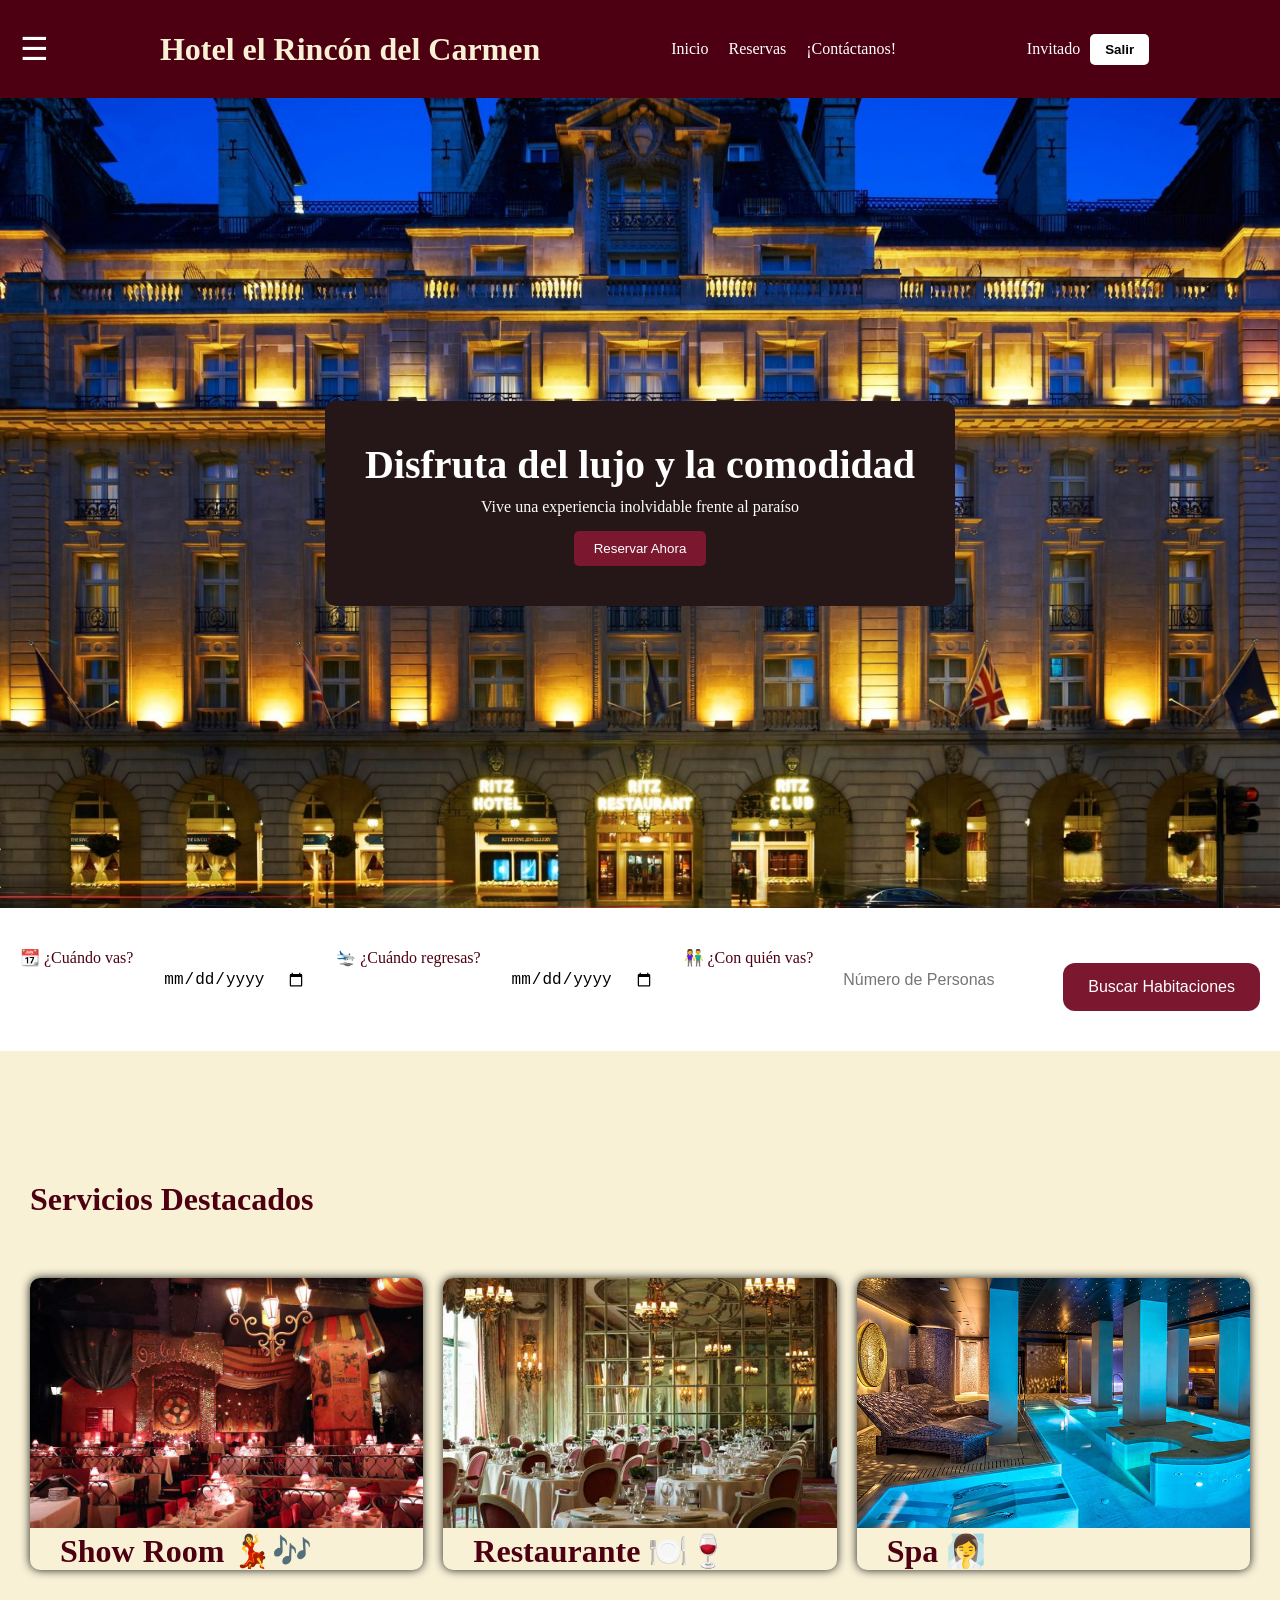
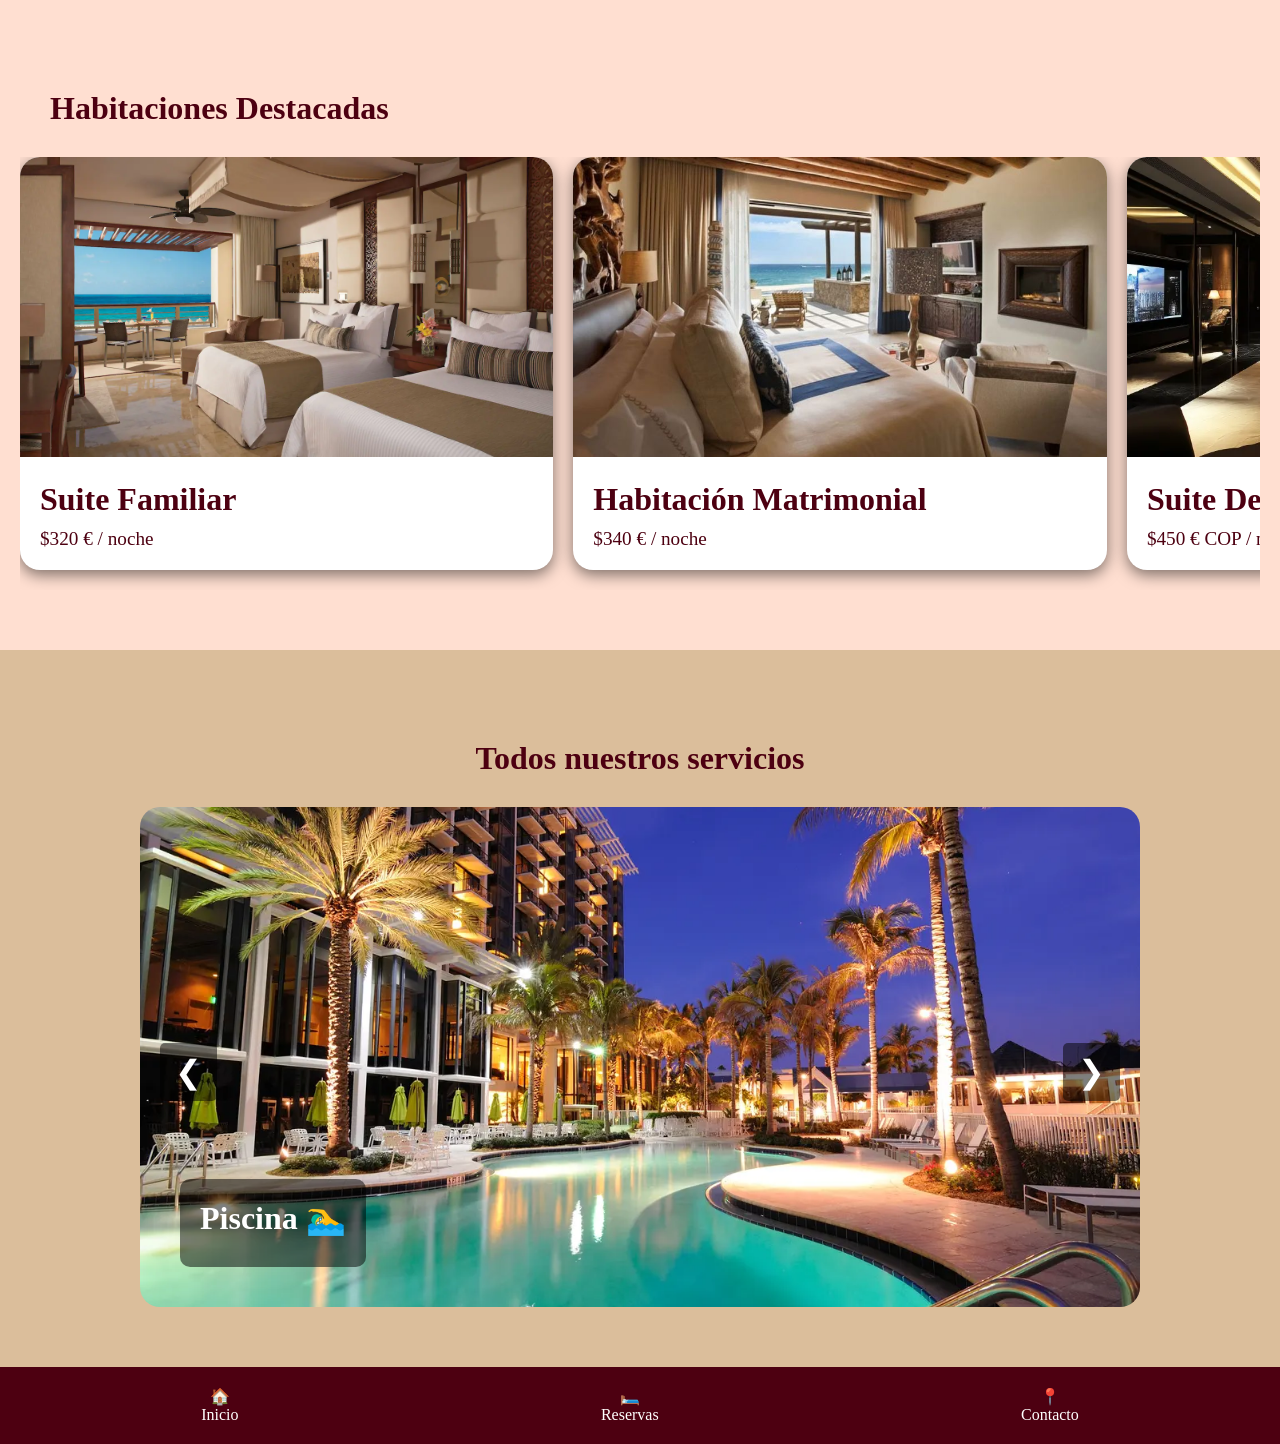
==== index.html @ 74b91bbd "feat: :sparkles: Realicé las funciones para la barra buscadora Natalia Realicé las funciones para la" ====
<!DOCTYPE html>
<html lang="en">
<head>
    <meta charset="UTF-8">
    <meta name="viewport" content="width=device-width, initial-scale=1.0">
    <title>Hotel el Rincón del Carmen</title>
    <link rel="stylesheet" href="css/style.css">
    <script src="js/auth.js" defer></script>
    <script src="js/components/slider.js" defer></script>
    <script src="js/components/buscador.js" defer></script>
</head>
<body>
    <header class="header-menu-lateral">
        <input type="checkbox" id="boton-sidebar" class="boton-sidebar">
        
        <nav class="sidebar">
            <div class="sidebar-header">
                <h2 class="titulo-menu">Hotel el Rincón del Carmen</h2>
                <label for="boton-sidebar" class="btn-cerrar">✖</label>
            </div>
            
            <ul class="menu-links">
                <li><a href="index.html">🏠 Inicio</a></li>
                <li><a href="reservas.html">🛏️ Reservas</a></li>
                <li><a href="contacto.html">📍 Contacto</a></li>
                <li><a href="login.html">🔑 Login</a></li>
                <li><a href="register.html">👤 Registro</a></li>
            </ul>
        </nav>
        <label for="boton-sidebar" class="overlay"></label>
    </header>
    


    <header class="navbar">
        <label for="boton-sidebar" class="menu-logo">☰</label>
        <h1 class="titulo-index">Hotel el Rincón del Carmen</h1>

        <nav class="navbar">
            <a href="index.html">Inicio</a>
            <a href="reservas.html">Reservas</a>
            <a href="contacto.html">¡Contáctanos!</a>
        </nav>

        <div class="seccion-usuario">
            <span id="userInfo">Invitado</span>
            <button type="button" onclick="logout()"><b>Salir</b></button>
        </div>
        <div class="header-spacer"></div>
    </header>

    <section class="hero">
        <div class="hero-content">
            <h2>Disfruta del lujo y la comodidad</h2>
            <p>Vive una experiencia inolvidable frente al paraíso</p>

            <a href="reservas.html"><button>Reservar Ahora</button></a>
        </div>
    </section>

    <main class="main-content">
        <section class="buscador-hotel">
            <div id="search-bar">
                <label for="pregunta-search-bar">📆 ¿Cuándo vas?</label>
                <input type="date" id="fechaEntrada" class="pregunta-search-bar">
                <label for="pregunta-search-bar">🛬 ¿Cuándo regresas?</label>
                <input type="date" id="fechaSalida" class="pregunta-search-bar">
                <label for="pregunta-search-bar">👫 ¿Con quién vas?</label>
                <input type="number" id="cantidadPersonas" class="pregunta-search-bar" placeholder="Número de Personas" min="1">
                <button id="btnBuscar">Buscar Habitaciones</button>
                <!-- <a href="catalogo.html"><button id="btn-buscar-search" class="btn-barra-buscar">Buscar</button></a> -->
            </div>
        </section>
        <section id="resultadosHabitaciones"></section>

        <section>
            <h2 class="titulo-seccion">Servicios Destacados</h2>

            <div class="fila-servicios">
                <div class="tarjeta-servicio">
                    <img src="assets/images/show.jpg" alt="show-room" class="servicio-imagen">
                    <span class="titulo-servicio">Show Room 💃🎶</span>
                </div>
                <div class="tarjeta-servicio">
                    <img src="assets/images/restaurante.avif" alt="restaurante" class="servicio-imagen">
                    <span class="titulo-servicio">Restaurante 🍽️🍷</span>
                </div>
                <div class="tarjeta-servicio">
                    <img src="assets/images/spa.jpg" alt="spa" class="servicio-imagen">
                    <span class="titulo-servicio">Spa 🧖‍♀️</span>
                </div>
            </div>
        </section>

        <section class="habitaciones">
            <h2 class="titulo-seccion">Habitaciones Destacadas</h2>
            
            <div class="scroll-habitaciones">
                <article class="card-habitacion">
                    <img src="assets/images/habitaciones/habitacion familiar.webp" alt="habitacion" class="imagen-producto">
                    <div class="info-habitacion">
                        <h3 class="titulo-producto">Suite Familiar</h3>
                        <p class="precio-producto">$320 € / noche</p>
                    </div>
                </article>

                <article class="card-habitacion">
                    <img src="assets/images/habitaciones/habitacion matrimonial.png" alt="habitacion" class="imagen-producto">
                    <div class="info-habitacion">
                        <h3 class="titulo-producto">Habitación Matrimonial</h3>
                        <p class="precio-producto">$340 € / noche</p>
                    </div>
                </article>

                <article class="card-habitacion">
                    <img src="assets/images/habitaciones/habitacion r.webp" alt="habitacion" class="imagen-producto">
                    <div class="info-habitacion">
                        <h3 class="titulo-producto">Suite Deluxe</h3>
                        <p class="precio-producto">$450 € COP / noche</p>
                    </div>
                </article>

                <article class="card-habitacion">
                    <img src="assets/images/habitaciones/habitacion precidencial.jpg" alt="habitacion" class="imagen-producto">
                    <div class="info-habitacion">
                        <h3 class="titulo-producto">Suite presidencial</h3>
                        <p class="precio-producto">$780 € COP / noche</p>
                    </div>
                </article>

                <article class="card-habitacion">
                    <img src="assets/images/habitaciones/doble.webp" alt="habitacion" class="imagen-producto">
                    <div class="info-habitacion">
                        <h3 class="titulo-producto">Habitación doble</h3>
                        <p class="precio-producto">$180 € COP / noche</p>
                    </div>
                </article>

                <article class="card-habitacion">
                    <img src="assets/images/habitaciones/habitacion economica.avif" alt="habitacion" class="imagen-producto">
                    <div class="info-habitacion">
                        <h3 class="titulo-producto">Habitación económica</h3>
                        <p class="precio-producto">$120 € COP / noche</p>
                    </div>
                </article>
            </div>
        </section>


        <section class="seccion-carrusel">
            <h2 class="titulo-seccion">Todos nuestros servicios</h2>
            <div class="carrusel-container">
                <button class="btn-carrusel prev"> ❮ </button>
                <div class="contenedor-slides">
                    <div class="slide active">
                        <img src="assets/images/piscina.webp" alt="piscina" id="imagen-carrusel">
                        <div class="info-slide">
                            <h3>Piscina 🏊‍♂️</h3>
                        </div>
                    </div>

                    <div class="slide">
                        <img src="assets/images/jacuzzi.avif" alt="jacuzzi" id="imagen-carrusel">
                        <div class="info-slide">
                            <h3>Jacuzzi 🧖</h3>
                        </div>
                    </div>

                    <div class="slide">
                        <img src="assets/images/spa.jpg" alt="spa" id="imagen-carrusel">
                        <div class="info-slide">
                            <h3>Spa 💆‍♀️</h3>
                        </div>
                    </div>

                    <div class="slide">
                        <img src="assets/images/restaurante.avif" alt="restaurante" id="imagen-carrusel">
                        <div class="info-slide">
                            <h3>Restaurante 🍽️🍷</h3>
                        </div>
                    </div>

                    <div class="slide">
                        <img src="assets/images/show.jpg" alt="show-room" id="imagen-carrusel">
                        <div class="info-slide">
                            <h3>Show Room 💃🎶</h3>
                        </div>
                    </div>

                    <div class="slide">
                        <img src="assets/images/bar.jpg" alt="bar" id="imagen-carrusel">
                        <div class="info-slide">
                            <h3>Bar 🍻🥂🍾</h3>
                        </div>
                    </div>

                    <div class="slide">
                        <img src="assets/images/wifi.webp" alt="wifi" id="imagen-carrusel">
                        <div class="info-slide">
                            <h3>Wifi 💻</h3>
                        </div>
                    </div>
                </div>

                <button class="btn-carrusel next"> ❯ </button>
            </div>
        </section>
    </main>

    <footer class="bottom-nav">
        <a href="index.html">🏠<br>Inicio</a>
        <a href="reservas.html">🛏️<br>Reservas</a>
        <a href="contacto.html">📍<br>Contacto</a>
    </footer>
</body>
</html>
---- css/style.css ----
/* font family para todo es:  Georgia, 'Times New Roman', Times, serif */

/* Paleta de colores y diseño general */

:root{
    --color-oscuro: #4d0011;
    --color-rojo: #7b1830;
    --color-beige: #dbbe9b;
    --color-blanco: #f8f1d6;
}

/* Index */
*{
    margin: 0;
    padding: 0;
    box-sizing: border-box;
}

body{
    font-family: Georgia, 'Times New Roman', Times, serif;
    background-color: var(--color-blanco);
    color: var(--color-oscuro);
}

/* Navbar */
.navbar{
    display: flex;
    justify-content: space-between;
    align-items: center;
    padding: 20px;
    background-color: var(--color-oscuro);
    
    position: sticky;
    top: 0;
    z-index: 1000;
}

.navbar h1{
    color: var(--color-blanco);
}

.navbar nav{
    display: flex;
    gap: 20px;
}

.navbar a{
    color: white;
    text-decoration: none;
}

/* Usuario */
.seccion-usuario{
    display: flex;
    align-items: center;
    gap: 10px;
    color: white;
}

.seccion-usuario button{
    margin-top: 0;
    padding: 8px 15px;
    background: white;
    color: black;
    border-radius: 5px;
}

/* Hero */

.hero{
    height: 90vh;
    background-image: url("/assets/images/hotel-hero.jpg");
    background-size: cover;
    background-position: center;

    display: flex;
    justify-content: center;
    align-items: center;
}

.hero-content{
    background-color: rgb(37, 23, 23);
    padding: 40px;
    border-radius: 10px;
    color: white;
    text-align: center;
}

.hero-content h2{
    font-size: 2.5rem;
}

.hero-content p{
    margin-top: 10px;
}

button{
    margin-top: 15px;
    padding: 10px 20px;
    border: none;
    background-color: #7b1830;
    color: white;
    cursor: pointer;
    border-radius: 5px;
    transition: 0.5s;
}

button:hover{
    transform: scale(1.05);
}

/* Barra buscadora */
.search-section{
    padding: 30px;
}

#search-bar{
    display: flex;
    gap: 15px;
    flex-wrap: wrap;
}

.pregunta-search-bar{
    flex: 1;
    padding: 15px;
    border: none;
    border-radius: 5px;
}

.buscador-hotel{
    display: flex;
    gap: 20px;
    justify-content: center;
    align-items: center;
    flex-wrap: wrap;
    padding: 40px 20px;
    background: white;
}

.buscador-hotel input{
    padding: 15px;
    border-radius: 12px;
    border: none;
    width: 220px;
    font-size: 1rem;
}

.buscador-hotel button{
    padding: 15px 25px;
    border: none;
    border-radius: 12px;
    font-size: 1rem;
    cursor: pointer;
    transition: 0.4s;
}

#resultadosHabitaciones{
    display: grid;
    grid-template-columns: repeat(auto-fit,minmax(320px,1fr));
    gap: 25px;
    padding: 50px 20px;
}

/* Titulos */
.titulo-seccion{
    margin: 30px;
    font-size: 2rem;
}

/* Servicios destacados */
.fila-servicios{
    display: grid;
    grid-template-columns: repeat(auto-fit,minmax(250px,1fr));
    gap: 20px;
    padding: 30px;
}

.tarjeta-servicio{
    background: var(--color-blanco);
    border-radius: 10px;
    overflow: hidden;
    box-shadow: 0 0 10px rgb(25, 25, 25);
    transition: 0.5s;
}

.tarjeta-servicio:hover{
    transform: scale(1.02);
}

.servicio-imagen{
    width: 100%;
    height: 250px;
    object-fit: cover;
}

.titulo-servicio{
    font-size: 2rem;
    margin-bottom: 40px;
    padding: 30px;
    font-weight: bold;
}

/* Habitaciones destacadas */
.habitaciones{
    padding: 60px 20px;
    background: rgb(255, 223, 209);
}

.scroll-habitaciones{
    display: flex;
    gap: 20px;
    overflow-x: auto;
    scroll-behavior: smooth;
    padding-bottom: 20px;
}

.scroll-habitaciones::-webkit-scrollbar-track{
    background: var(--color-rojo);
    border-radius: 20px;
}

.scroll-habitaciones::-webkit-scrollbar-thumb{
    background: var(--color-rojo);
    border-radius: 20px;
}

.card-habitacion{
    min-width: 400px;
    background: white;
    border-radius: 20px;
    overflow: hidden;
    flex-shrink: 0;
    box-shadow: 0 5px 15px rgba(0,0,0,0.5);
    transition: 0.5s;
}

.card-habitacion img{
    width: 100%;
    height: 300px;
    object-fit: cover;
}

.card-habitacion:hover{
    transform: translateY(-5px);
}

.info-habitacion{
    padding: 20px;
}

.info-habitacion h3{
    color: var(--color-oscuro);
    margin-bottom: 10px;
    font-size: 2rem;
}

.info-habitacion p{
    color: var(--color-oscuro);
    font-size: 1.2rem;
}

/* Carrusel Todos nuestros servicios */
.seccion-carrusel{
    padding: 60px 20px;
    background: var(--color-beige);
    text-align: center;
}

.carrusel-container{
    position: relative;
    max-width: 1000px;
    margin: auto;
    overflow: hidden;
    border-radius: 20px;
}

.carrusel-container img{
    width: 100%;
    height: 250px;
    object-fit: cover;
    border-radius: 10px;
    transition: 0.5s;
}

.carrusel-container img:hover{
    transform: scale(1.03);
}

.contenedor-slides{
    position: relative;
    width: 100%;
    height: 500px;
}

.slide{
    position: absolute;
    width: 100%;
    height: 100%;
    opacity: 0;
    transition: opacity 0.8s ease;
}

.slide.active{
    opacity: 1;
}

.slide img{
    width: 100%;
    height: 100%;
    object-fit: cover;
}

.info-slide{
    position: absolute;
    bottom: 40px;
    left: 40px;
    background: rgba(0,0,0,0.5);
    color: white;
    padding: 20px;
    border-radius: 10px;
}

.info-slide h3{
    font-size: 2rem;
    margin-bottom: 10px;
}

.btn-carrusel{
    position: absolute;
    top: 50%;
    transform: translateY(-50%);
    background: rgba(0,0,0,0.5);
    color: white;
    border: none;
    font-size: 2rem;
    padding: 10px 15px;
    cursor: pointer;
    z-index: 100;
}

.prev{
    left: 20px;
}

.next{
    right: 20px;
}

.btn-carrusel:hover{
    background: rgba(0,0,0,0.8);
}

/* Footer */
footer{
    background-color: var(--color-oscuro);
    color: white;
    display: flex;
    justify-content: space-around;
    text-align: center;
    padding: 20px;
}

footer a{
    text-decoration: none;
    color: white;
    text-align: center;
}

footer a:hover{
    cursor: pointer;
    text-decoration: underline;
    transition: 2s;
}

/* Sidebar */
.sidebar{
    position: fixed;
    left: -300px;
    top: 0;
    width: 250px;
    height: 100%;
    background: var(--color-blanco);
    transition: 0.5s;
    z-index: 2000;
    padding: 20px;
}

.boton-sidebar{
    display: none;
}

.boton-sidebar:checked ~ .sidebar{
    left: 0;
}

.overlay{
    position: fixed;
    top: 0;
    left: 0;
    width: 100%;
    height: 100%;
    background: rgba(0,0,0,0.5);
    display: none;
    z-index: 1500;
}

.boton-sidebar:checked ~ .overlay{
    display: block;
}

.sidebar-header{
    display: flex;
    justify-content: space-between;
    align-items: center;
}

.menu-links{
    margin-top: 30px;
    list-style: none;
}

.menu-links li{
    margin-bottom: 20px;
}

.menu-links a{
    text-decoration: none;
    color: var(--color-oscuro);
    font-size: 1.1rem;
}

.menu-logo{
    font-size: 2rem;
    cursor: pointer;
    color: white;
}

.btn-cerrar{
    font-size: 1.5rem;
    cursor: pointer;
    font-weight: bold;
}
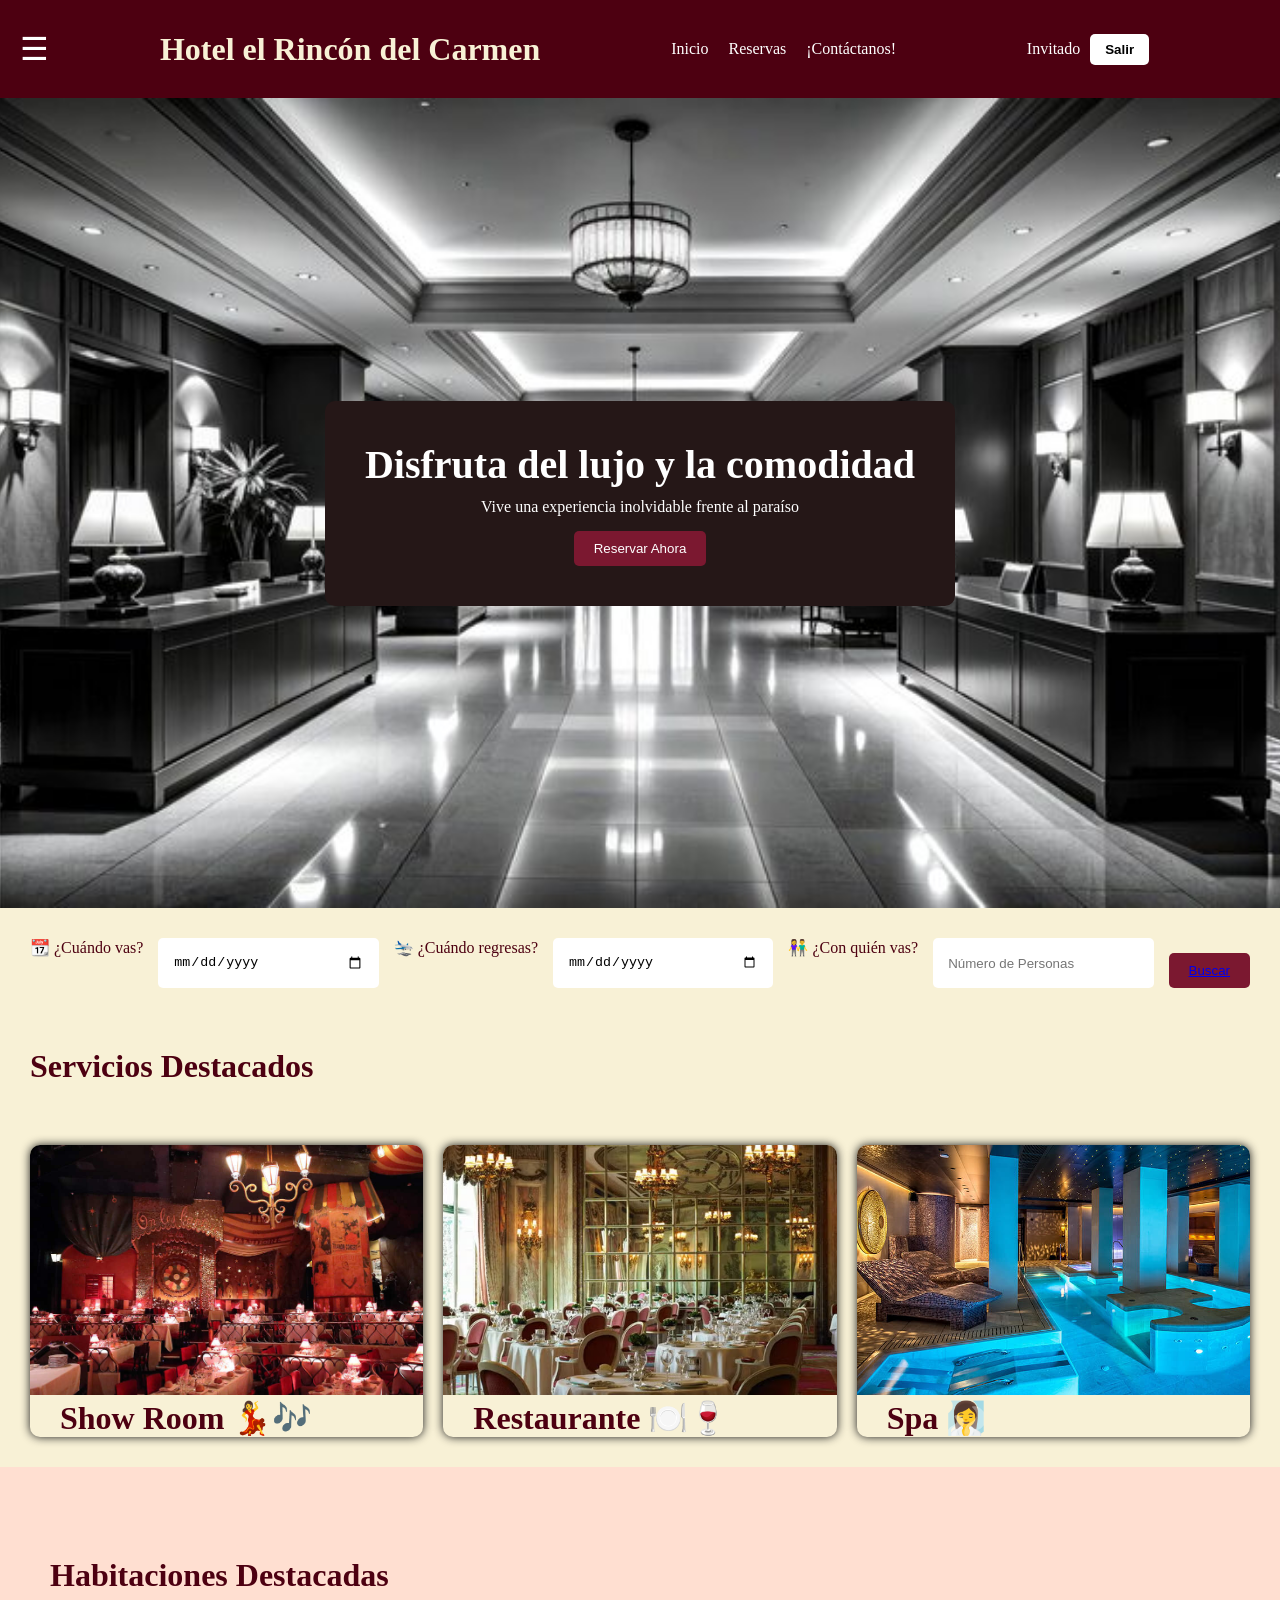
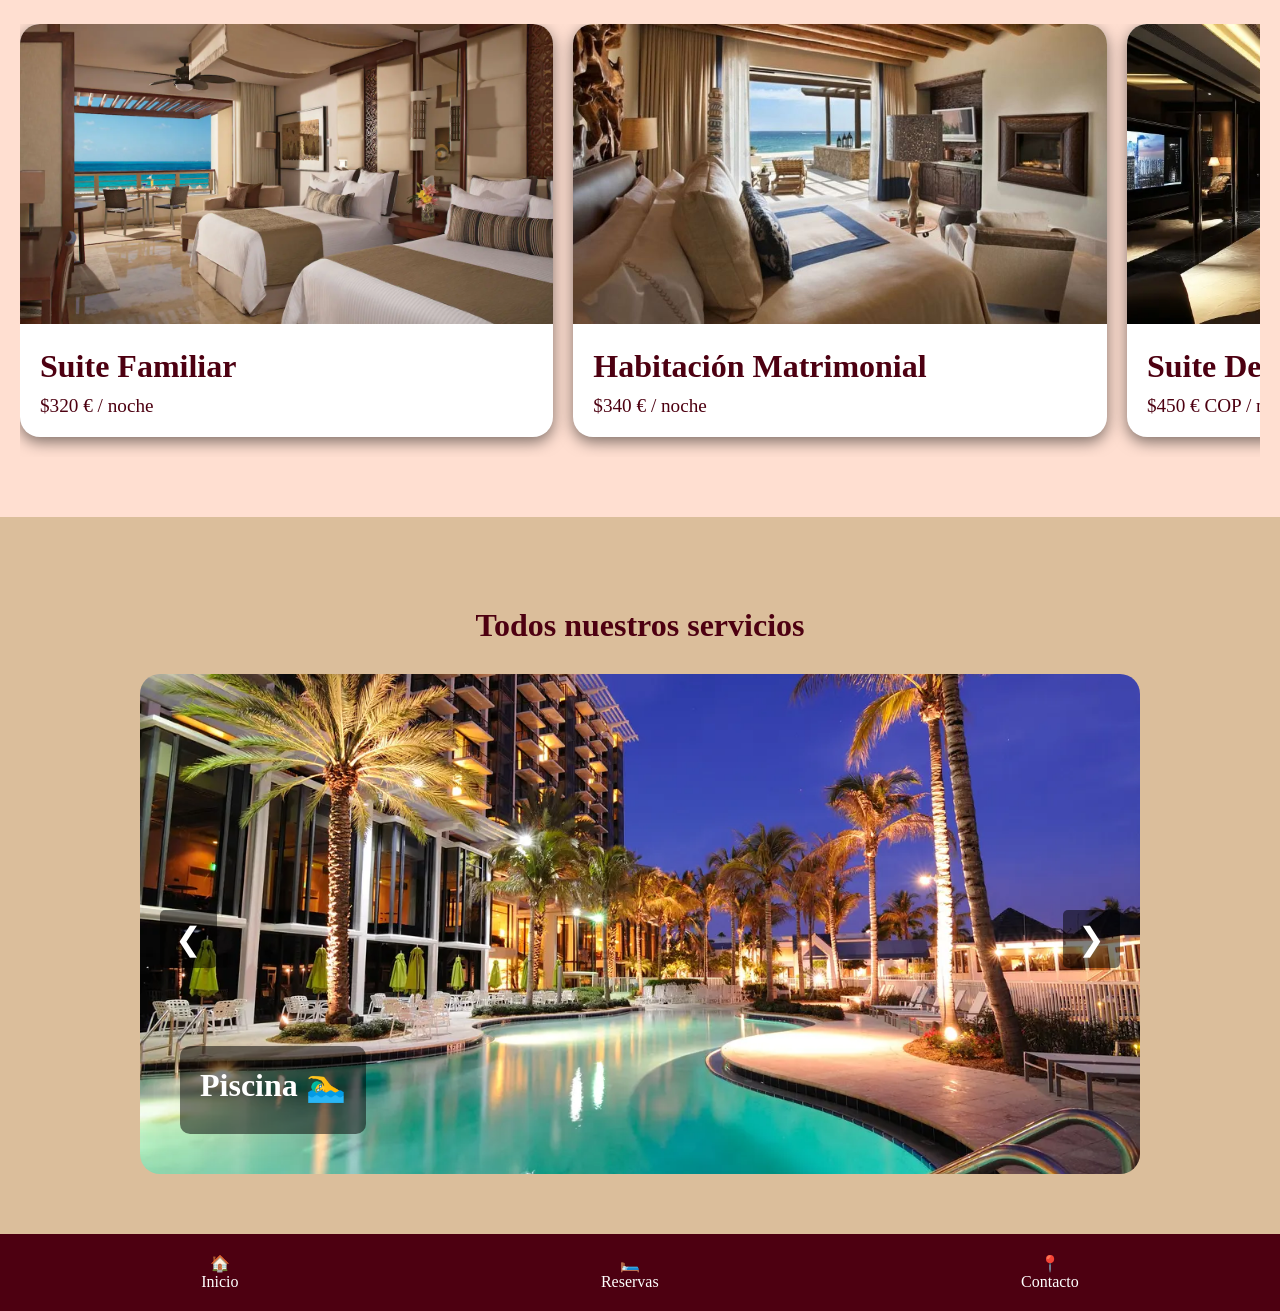
==== commit 62edbfa1: "feat:empece a hacer la pagina de contacto. Sara" ====
--- a/index.html
+++ b/index.html
@@ -7,7 +7,6 @@
     <link rel="stylesheet" href="css/style.css">
     <script src="js/auth.js" defer></script>
     <script src="js/components/slider.js" defer></script>
-    <script src="js/components/buscador.js" defer></script>
 </head>
 <body>
     <header class="header-menu-lateral">
@@ -21,7 +20,7 @@
             
             <ul class="menu-links">
                 <li><a href="index.html">🏠 Inicio</a></li>
-                <li><a href="reservas.html">🛏️ Reservas</a></li>
+                <li><a href="catalogo.html">🛏️ Habitaciones</a></li>
                 <li><a href="contacto.html">📍 Contacto</a></li>
                 <li><a href="login.html">🔑 Login</a></li>
                 <li><a href="register.html">👤 Registro</a></li>
@@ -59,19 +58,17 @@
     </section>
 
     <main class="main-content">
-        <section class="buscador-hotel">
+        <section class="search-section">
             <div id="search-bar">
                 <label for="pregunta-search-bar">📆 ¿Cuándo vas?</label>
-                <input type="date" id="fechaEntrada" class="pregunta-search-bar">
+                <input type="date" class="pregunta-search-bar">
                 <label for="pregunta-search-bar">🛬 ¿Cuándo regresas?</label>
-                <input type="date" id="fechaSalida" class="pregunta-search-bar">
+                <input type="date" class="pregunta-search-bar">
                 <label for="pregunta-search-bar">👫 ¿Con quién vas?</label>
-                <input type="number" id="cantidadPersonas" class="pregunta-search-bar" placeholder="Número de Personas" min="1">
-                <button id="btnBuscar">Buscar Habitaciones</button>
-                <!-- <a href="catalogo.html"><button id="btn-buscar-search" class="btn-barra-buscar">Buscar</button></a> -->
-            </div>
-        </section>
-        <section id="resultadosHabitaciones"></section>
+                <input type="number" class="pregunta-search-bar" placeholder="Número de Personas">
+                <button id="btn-buscar-search"><a href="catalogo.html">Buscar</a></button>
+            </div>
+        </section>
 
         <section>
             <h2 class="titulo-seccion">Servicios Destacados</h2>
--- a/css/style.css
+++ b/css/style.css
@@ -69,7 +69,7 @@
 
 .hero{
     height: 90vh;
-    background-image: url("/assets/images/hotel-hero.jpg");
+    background-image: url("/assets/images/hotel-blanco-y-negro.jpg");
     background-size: cover;
     background-position: center;
 
@@ -125,40 +125,6 @@
     padding: 15px;
     border: none;
     border-radius: 5px;
-}
-
-.buscador-hotel{
-    display: flex;
-    gap: 20px;
-    justify-content: center;
-    align-items: center;
-    flex-wrap: wrap;
-    padding: 40px 20px;
-    background: white;
-}
-
-.buscador-hotel input{
-    padding: 15px;
-    border-radius: 12px;
-    border: none;
-    width: 220px;
-    font-size: 1rem;
-}
-
-.buscador-hotel button{
-    padding: 15px 25px;
-    border: none;
-    border-radius: 12px;
-    font-size: 1rem;
-    cursor: pointer;
-    transition: 0.4s;
-}
-
-#resultadosHabitaciones{
-    display: grid;
-    grid-template-columns: repeat(auto-fit,minmax(320px,1fr));
-    gap: 25px;
-    padding: 50px 20px;
 }
 
 /* Titulos */
@@ -439,4 +405,125 @@
     font-size: 1.5rem;
     cursor: pointer;
     font-weight: bold;
+}
+.detalle{
+    background-color: var(--color-blanco);
+}
+.contacto{
+    margin: 30px;
+    display: flex;
+    flex-direction: column;
+    gap: 2rem;
+}
+
+.contacto p{
+    color: black;
+    line-height: 1.6;
+}
+
+/* TITULOS */
+.contacto h1{
+    color: var(--color-principal);
+    margin-bottom: 15px;
+}
+
+/* CAJAS GENERALES */
+.contacto > div{
+    background-color: var(--color-blanco);
+    padding: 30px;
+    border-radius: 25px;
+    box-shadow: 0 4px 10px rgba(0,0,0,0.1);
+}
+
+/* INFORMACION DE CONTACTO */
+.contacto ul{
+    padding-left: 20px;
+}
+
+.contacto li{
+    margin-bottom: 10px;
+    color: black;
+}
+
+/* MISION Y VISION */
+.m-v{
+    display: flex;
+    flex-direction: row;
+    gap: 2rem;
+}
+
+.mision,
+.vision{
+    width: 50%;
+    padding: 20px;
+    border-radius: 20px;
+    background-color: #f8f8f8;
+}
+
+/* POLITICAS */
+.politicas{
+    display: grid;
+    grid-template-columns: repeat(2, 1fr);
+    gap: 2rem;
+}
+
+/* TITULO PRINCIPAL */
+.politicas h1:first-child{
+    grid-column: span 2;
+    text-align: center;
+}
+
+/* SUBTITULOS */
+.politicas h1:not(:first-child){
+    font-size: 1.3rem;
+    margin-bottom: 10px;
+    color: var(--color-principal);
+}
+
+/* LISTAS DE POLITICAS */
+.politicas ul{
+    background-color: #f8f8f8;
+    padding: 20px;
+    border-radius: 15px;
+}
+
+/* CALIFICACION */
+.calificacion ul{
+    display: grid;
+    grid-template-columns: repeat(2, 1fr);
+    gap: 1rem;
+    list-style: none;
+    padding: 0;
+}
+
+.calificacion li{
+    background-color: #f8f8f8;
+    padding: 15px;
+    border-radius: 15px;
+    text-align: center;
+}
+
+/* RESPONSIVE */
+@media(max-width:768px){
+
+    .m-v{
+        flex-direction: column;
+    }
+
+    .mision,
+    .vision{
+        width: 100%;
+    }
+
+    .politicas{
+        grid-template-columns: 1fr;
+    }
+
+    .politicas h1:first-child{
+        grid-column: span 1;
+    }
+
+    .calificacion ul{
+        grid-template-columns: 1fr;
+    }
 }
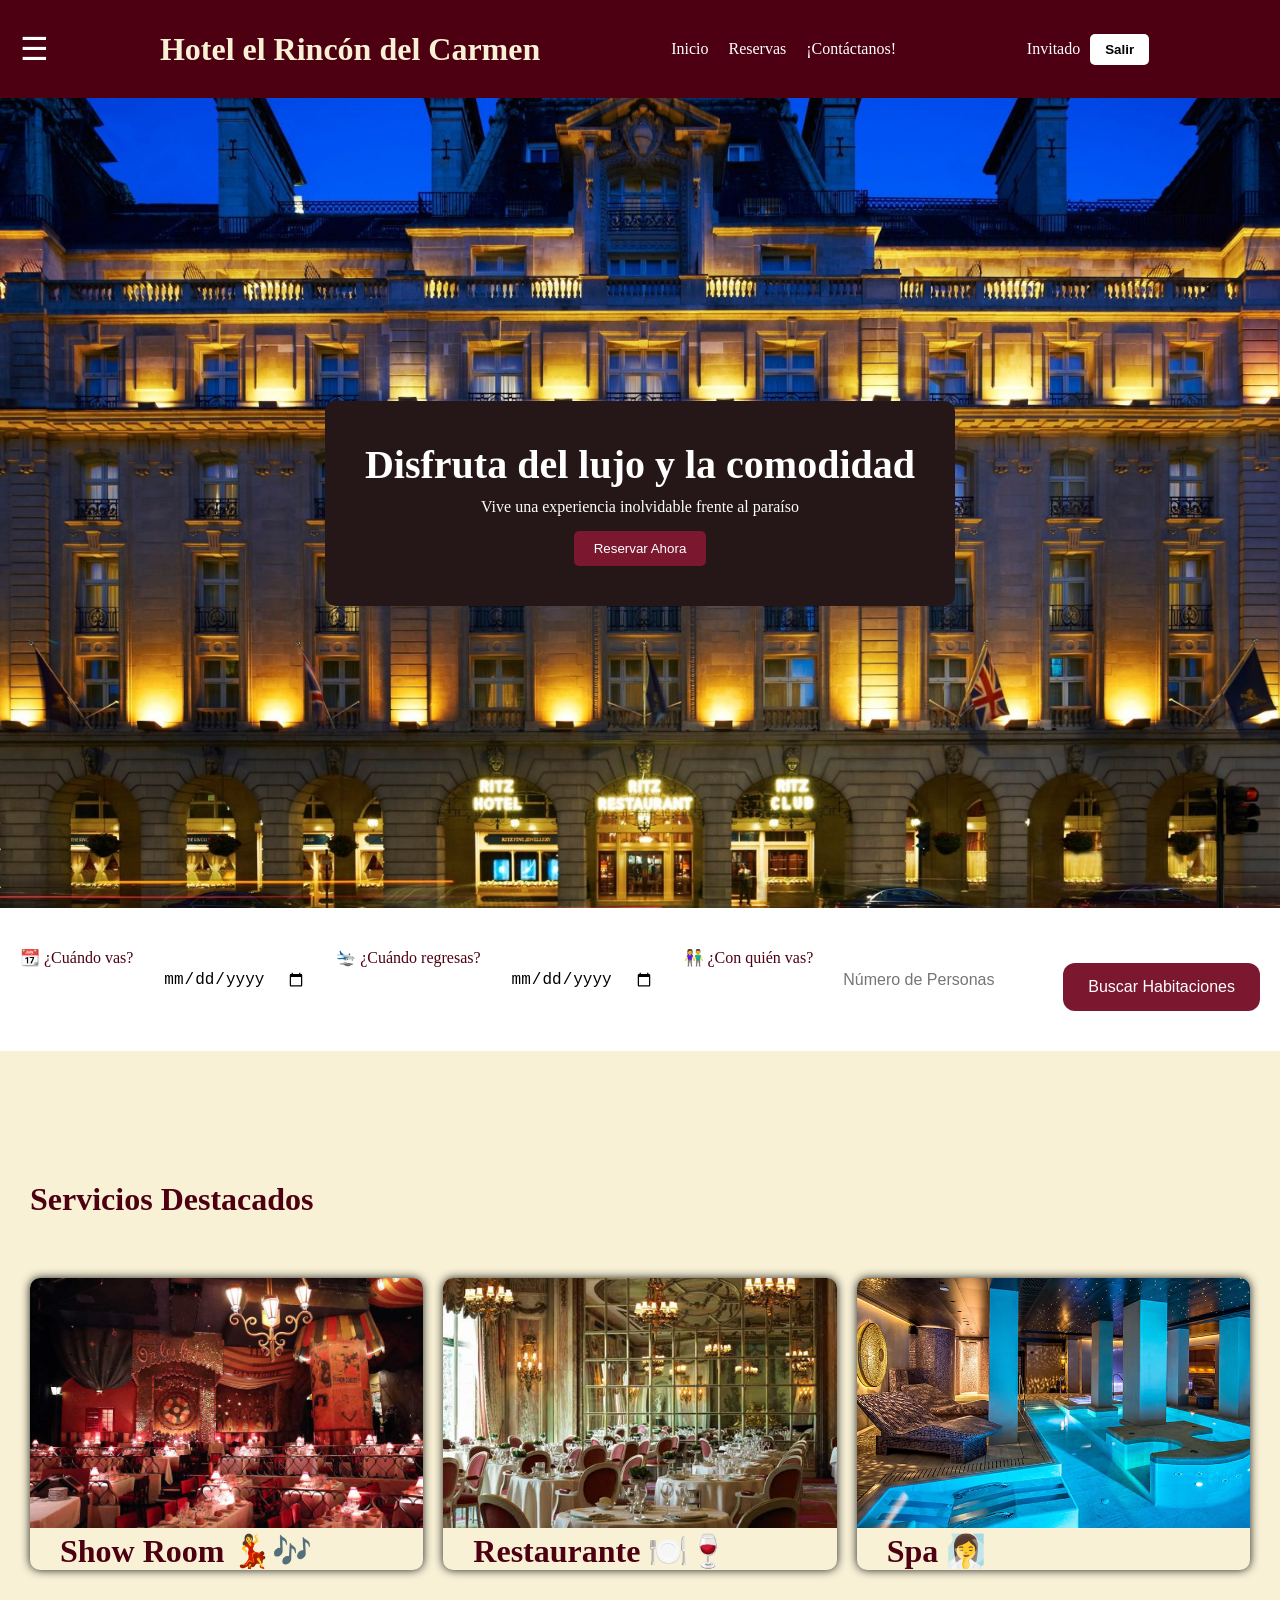
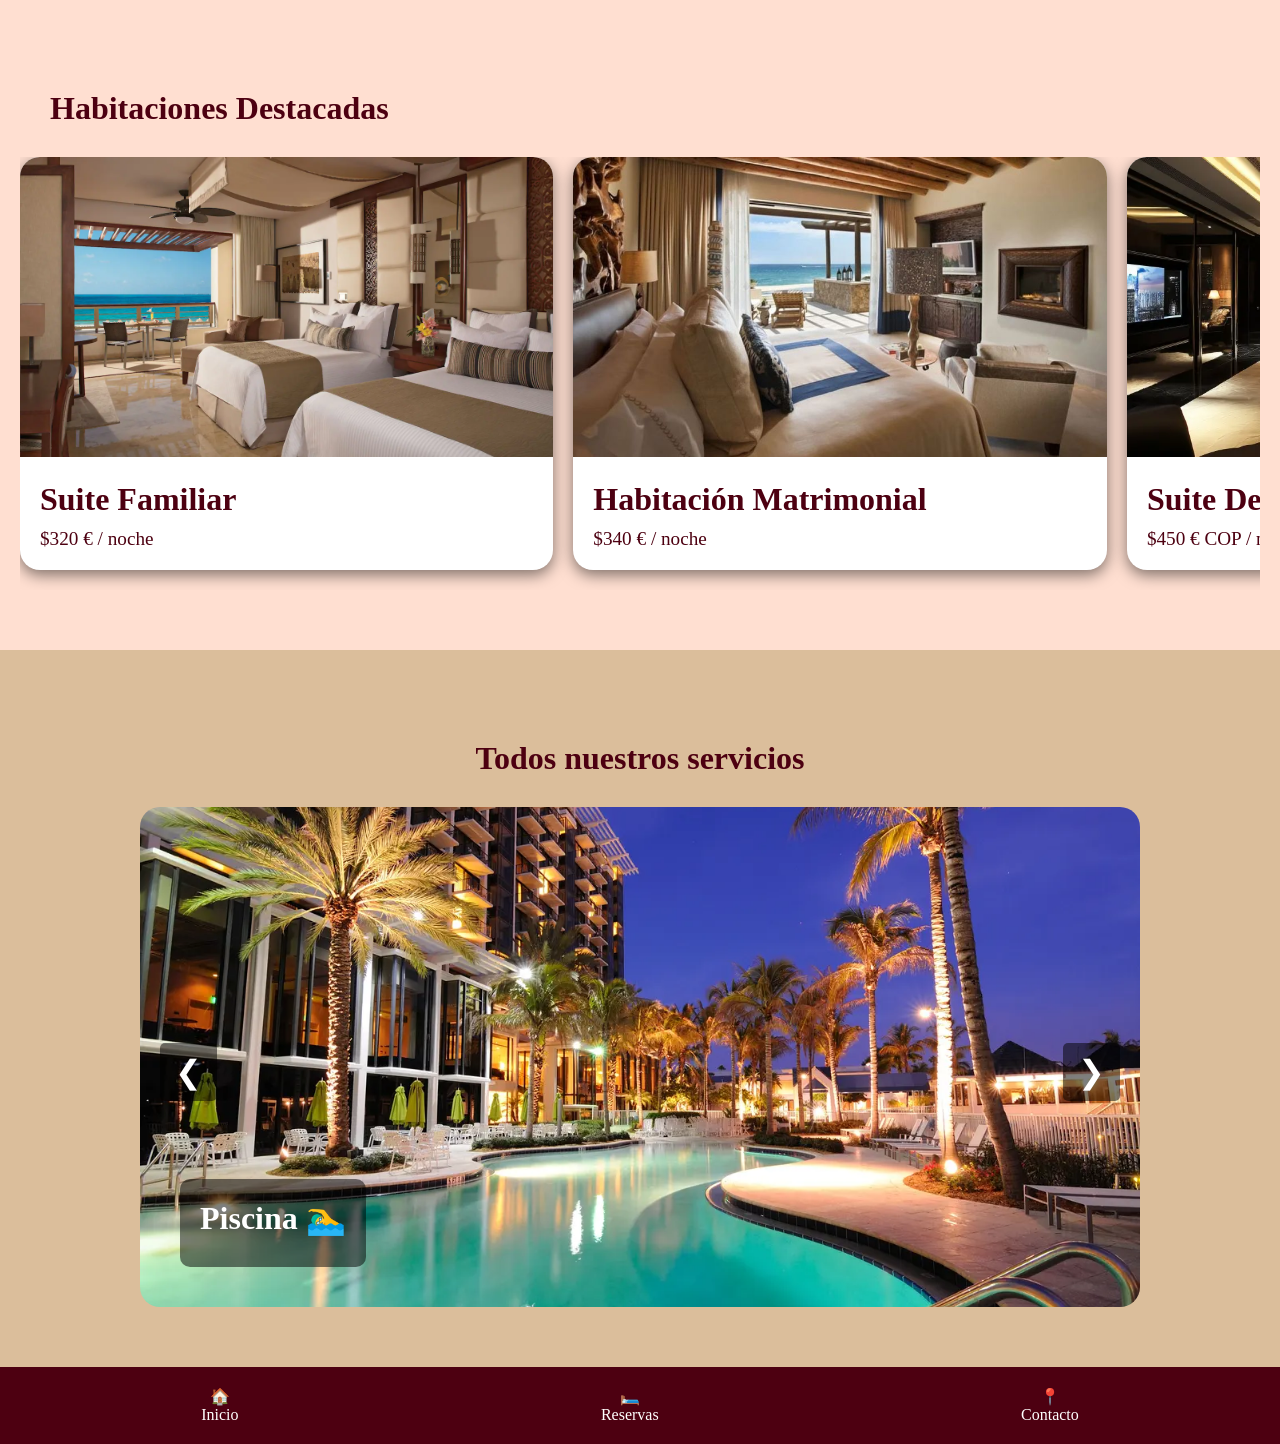
==== commit c4cddc6c: "Merge branch 'main' of https://github.com/nataliarolonleal29/Proyecto_Hotel_Rincon_Carmen_Natalia_Ro" ====
--- a/index.html
+++ b/index.html
@@ -7,6 +7,7 @@
     <link rel="stylesheet" href="css/style.css">
     <script src="js/auth.js" defer></script>
     <script src="js/components/slider.js" defer></script>
+    <script src="js/components/buscador.js" defer></script>
 </head>
 <body>
     <header class="header-menu-lateral">
@@ -58,17 +59,19 @@
     </section>
 
     <main class="main-content">
-        <section class="search-section">
+        <section class="buscador-hotel">
             <div id="search-bar">
                 <label for="pregunta-search-bar">📆 ¿Cuándo vas?</label>
-                <input type="date" class="pregunta-search-bar">
+                <input type="date" id="fechaEntrada" class="pregunta-search-bar">
                 <label for="pregunta-search-bar">🛬 ¿Cuándo regresas?</label>
-                <input type="date" class="pregunta-search-bar">
+                <input type="date" id="fechaSalida" class="pregunta-search-bar">
                 <label for="pregunta-search-bar">👫 ¿Con quién vas?</label>
-                <input type="number" class="pregunta-search-bar" placeholder="Número de Personas">
-                <button id="btn-buscar-search"><a href="catalogo.html">Buscar</a></button>
-            </div>
-        </section>
+                <input type="number" id="cantidadPersonas" class="pregunta-search-bar" placeholder="Número de Personas" min="1">
+                <button id="btnBuscar">Buscar Habitaciones</button>
+                <!-- <a href="catalogo.html"><button id="btn-buscar-search" class="btn-barra-buscar">Buscar</button></a> -->
+            </div>
+        </section>
+        <section id="resultadosHabitaciones"></section>
 
         <section>
             <h2 class="titulo-seccion">Servicios Destacados</h2>
--- a/css/style.css
+++ b/css/style.css
@@ -69,7 +69,7 @@
 
 .hero{
     height: 90vh;
-    background-image: url("/assets/images/hotel-blanco-y-negro.jpg");
+    background-image: url("/assets/images/hotel-hero.jpg");
     background-size: cover;
     background-position: center;
 
@@ -125,6 +125,40 @@
     padding: 15px;
     border: none;
     border-radius: 5px;
+}
+
+.buscador-hotel{
+    display: flex;
+    gap: 20px;
+    justify-content: center;
+    align-items: center;
+    flex-wrap: wrap;
+    padding: 40px 20px;
+    background: white;
+}
+
+.buscador-hotel input{
+    padding: 15px;
+    border-radius: 12px;
+    border: none;
+    width: 220px;
+    font-size: 1rem;
+}
+
+.buscador-hotel button{
+    padding: 15px 25px;
+    border: none;
+    border-radius: 12px;
+    font-size: 1rem;
+    cursor: pointer;
+    transition: 0.4s;
+}
+
+#resultadosHabitaciones{
+    display: grid;
+    grid-template-columns: repeat(auto-fit,minmax(320px,1fr));
+    gap: 25px;
+    padding: 50px 20px;
 }
 
 /* Titulos */
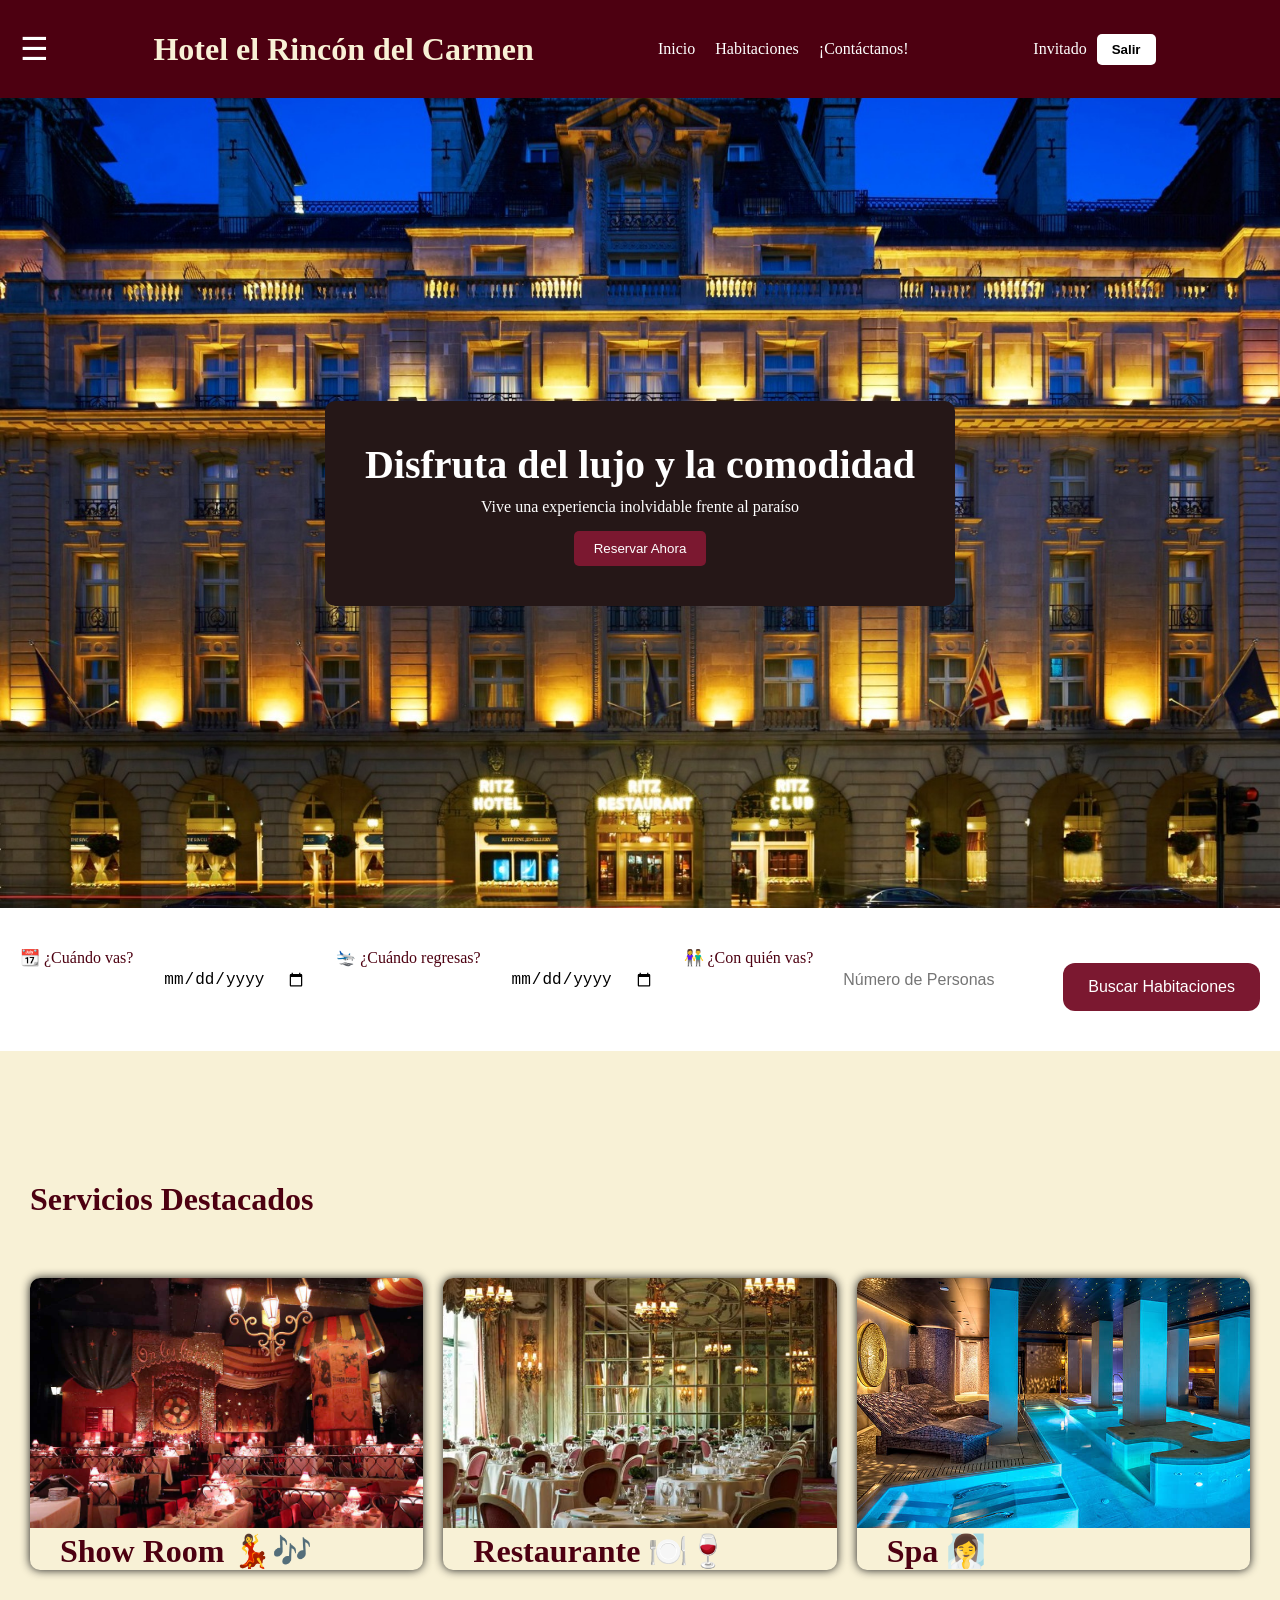
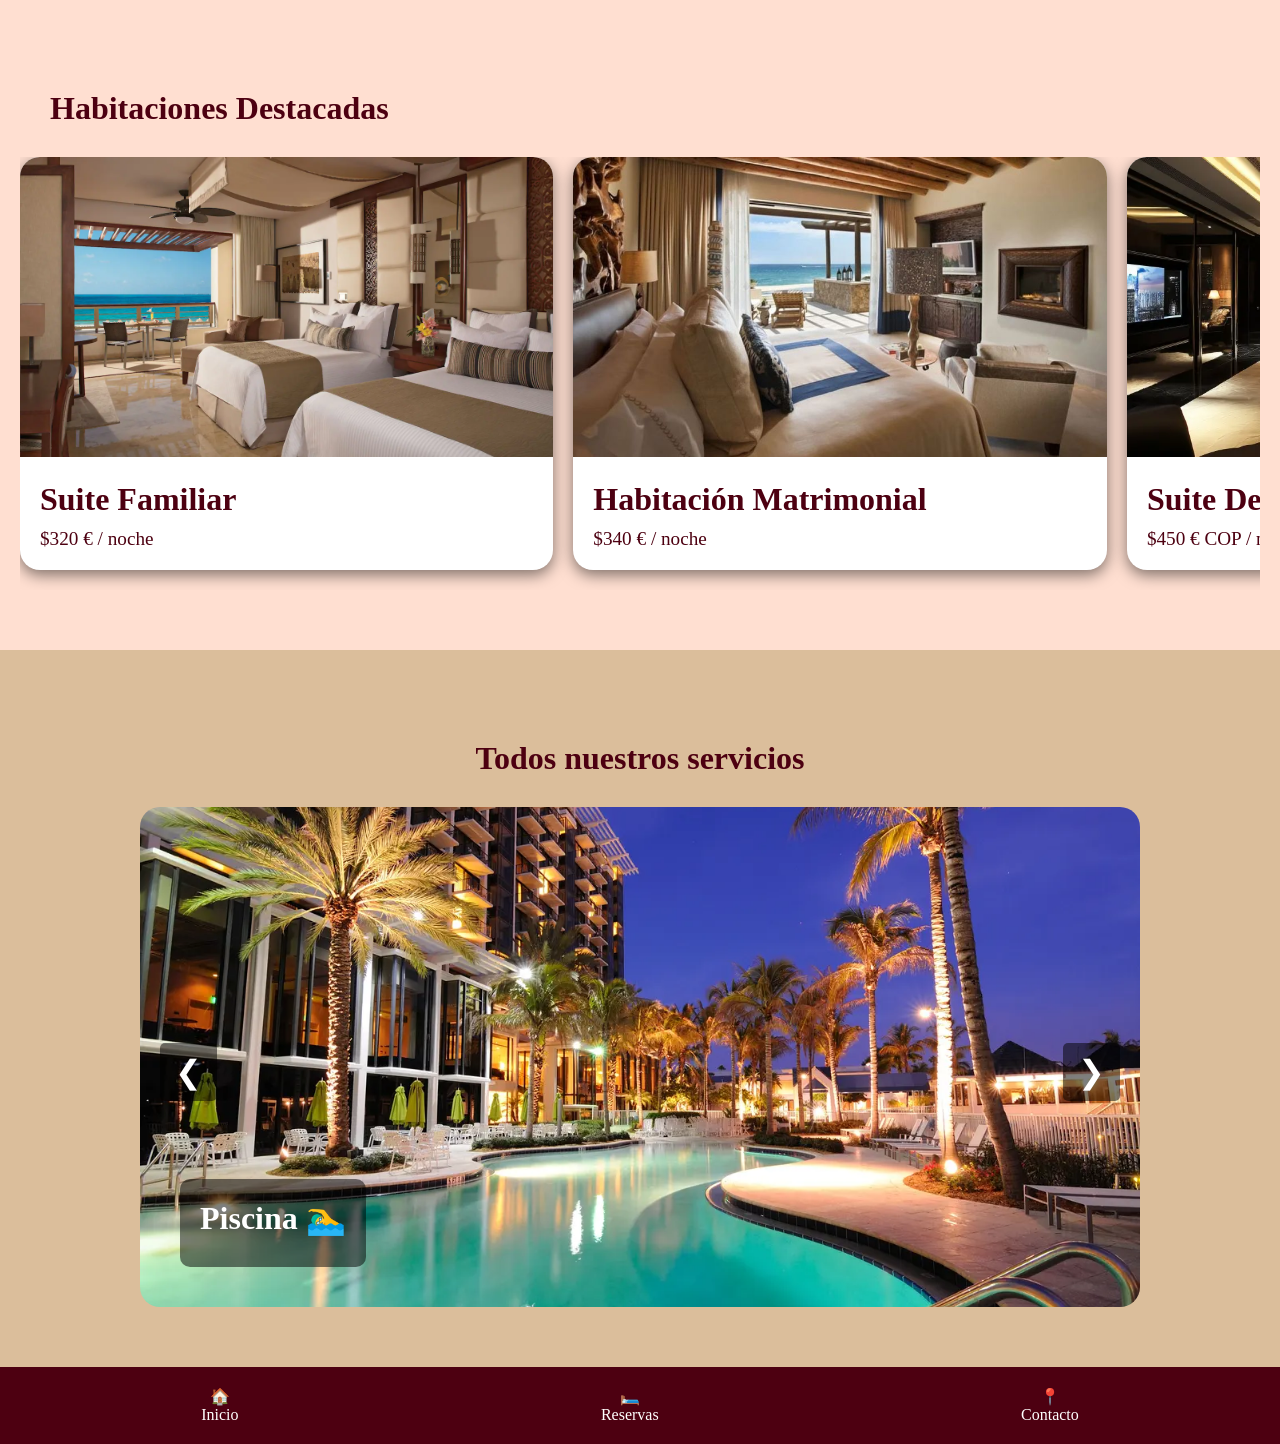
==== commit 508788d3: "fix: corregi un erro en el header" ====
--- a/index.html
+++ b/index.html
@@ -38,7 +38,7 @@
 
         <nav class="navbar">
             <a href="index.html">Inicio</a>
-            <a href="reservas.html">Reservas</a>
+            <a href="catalogo.html">Habitaciones</a>
             <a href="contacto.html">¡Contáctanos!</a>
         </nav>
 
--- a/css/style.css
+++ b/css/style.css
@@ -20,6 +20,8 @@
     font-family: Georgia, 'Times New Roman', Times, serif;
     background-color: var(--color-blanco);
     color: var(--color-oscuro);
+    width: 100%;
+    overflow-x: hidden;
 }
 
 /* Navbar */
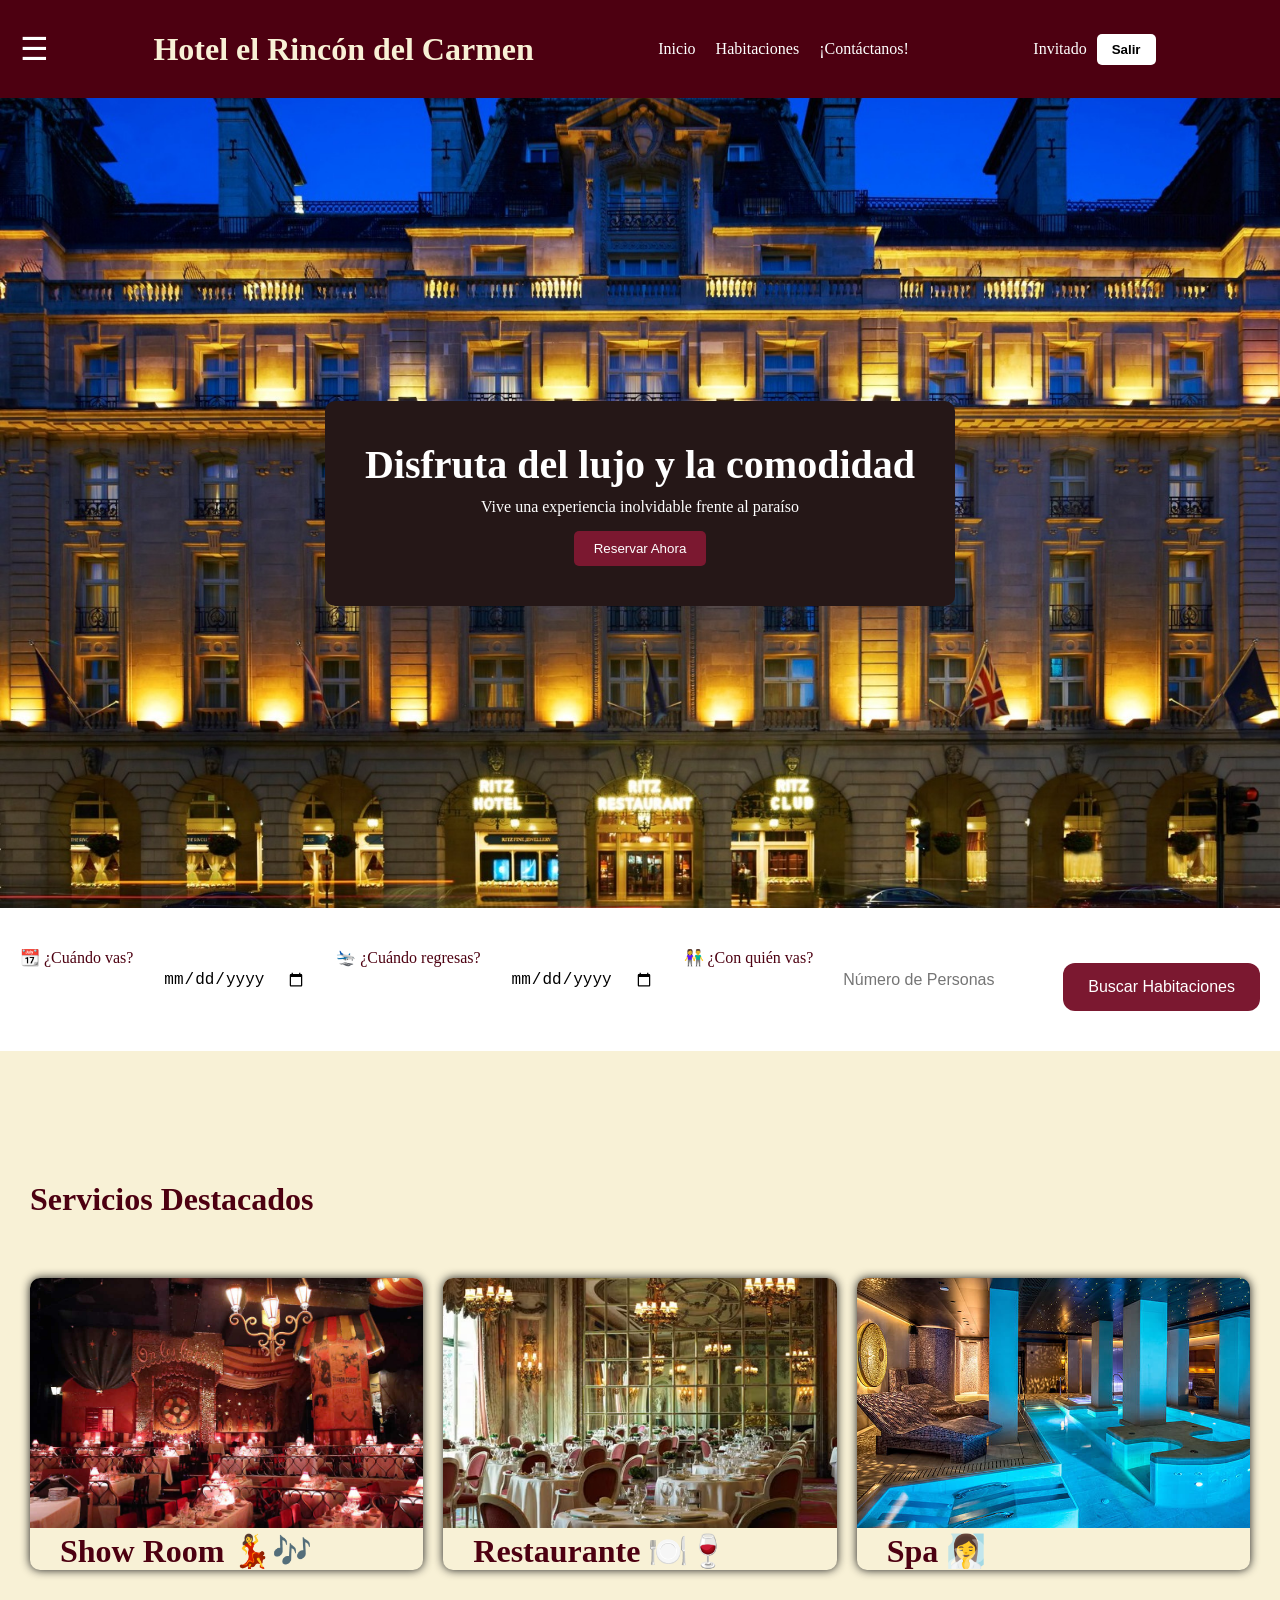
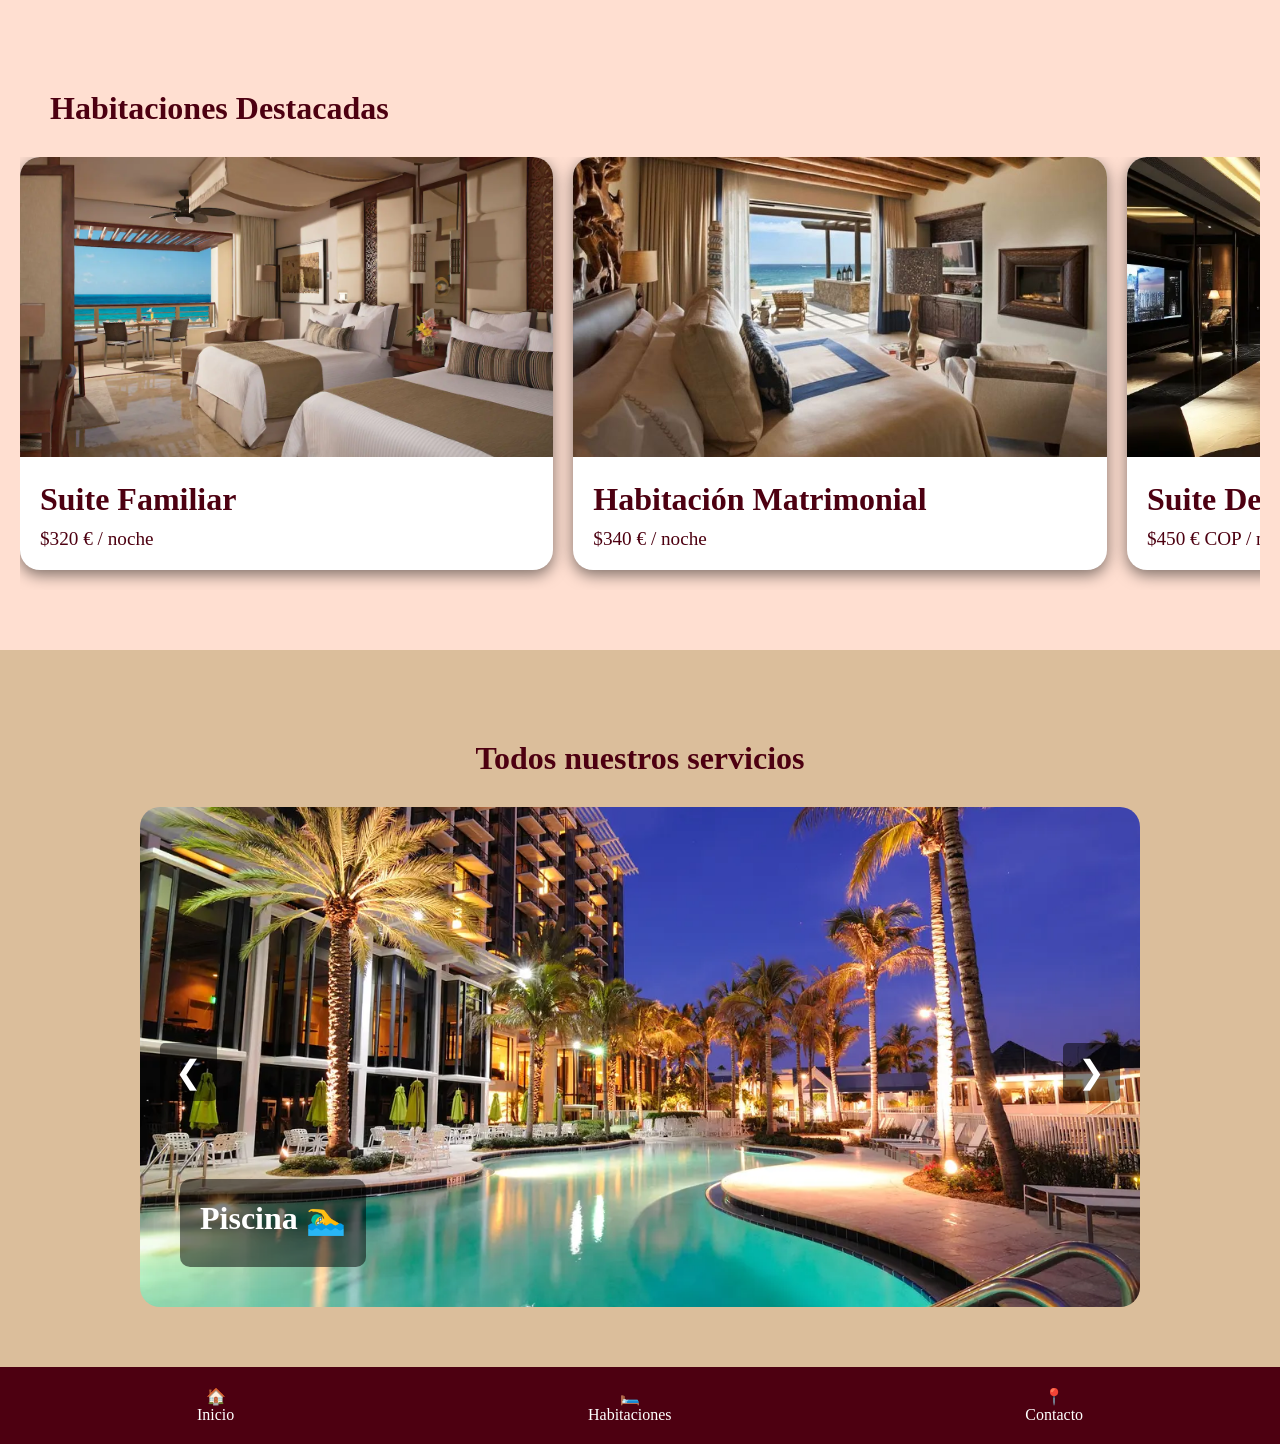
==== commit 65a59b9c: "feat: :sparkles: Actualicé y mejoré el login, logout y realicé muchos cambios en varios archivos Act" ====
--- a/index.html
+++ b/index.html
@@ -5,9 +5,9 @@
     <meta name="viewport" content="width=device-width, initial-scale=1.0">
     <title>Hotel el Rincón del Carmen</title>
     <link rel="stylesheet" href="css/style.css">
-    <script src="js/auth.js" defer></script>
+    <script src="js/storage.js" defer></script>
     <script src="js/components/slider.js" defer></script>
-    <script src="js/components/buscador.js" defer></script>
+    
 </head>
 <body>
     <header class="header-menu-lateral">
@@ -38,7 +38,7 @@
 
         <nav class="navbar">
             <a href="index.html">Inicio</a>
-            <a href="catalogo.html">Habitaciones</a>
+            <a href="reservas.html">Habitaciones</a>
             <a href="contacto.html">¡Contáctanos!</a>
         </nav>
 
@@ -209,8 +209,9 @@
 
     <footer class="bottom-nav">
         <a href="index.html">🏠<br>Inicio</a>
-        <a href="reservas.html">🛏️<br>Reservas</a>
+        <a href="reservas.html">🛏️<br>Habitaciones</a>
         <a href="contacto.html">📍<br>Contacto</a>
     </footer>
+    <script type="module" src="js/components/buscador.js"></script>
 </body>
 </html>
--- a/css/style.css
+++ b/css/style.css
@@ -20,8 +20,6 @@
     font-family: Georgia, 'Times New Roman', Times, serif;
     background-color: var(--color-blanco);
     color: var(--color-oscuro);
-    width: 100%;
-    overflow-x: hidden;
 }
 
 /* Navbar */
@@ -562,4 +560,69 @@
     .calificacion ul{
         grid-template-columns: 1fr;
     }
+}
+
+/* Login */
+.login-container{
+    display: flex;
+    justify-content: space-between;
+    align-items: center;
+    height: 100vh;
+    padding: 0 5%;
+}
+
+.form-section{
+    width: 45%;
+}
+
+.login-form label{
+    font-size: 2rem;
+}
+
+.login-form input{
+    text-decoration: none;
+    border-radius: 5px;
+    padding: 10px;
+    width: 100%;
+    max-width: 300px;
+}
+
+.imgLogin{
+    width: 45%;
+    height: 90vh;
+    object-fit: cover;
+    border-radius: 10px;
+}
+
+.boton-registrar{
+    text-decoration: none;
+    color: white;
+}
+
+/* Register */
+.registro-container{
+    display: flex;
+    justify-content: space-between;
+    align-items: center;
+    height: 100vh;
+    padding: 0 5%;
+}
+
+.registro-form label{
+    font-size: 2rem;
+}
+
+.registro-form input{
+    text-decoration: none;
+    border-radius: 5px;
+    padding: 10px;
+    width: 100%;
+    max-width: 300px;
+}
+
+.imgRegister{
+    width: 45%;
+    height: 90vh;
+    object-fit: cover;
+    border-radius: 10px;
 }
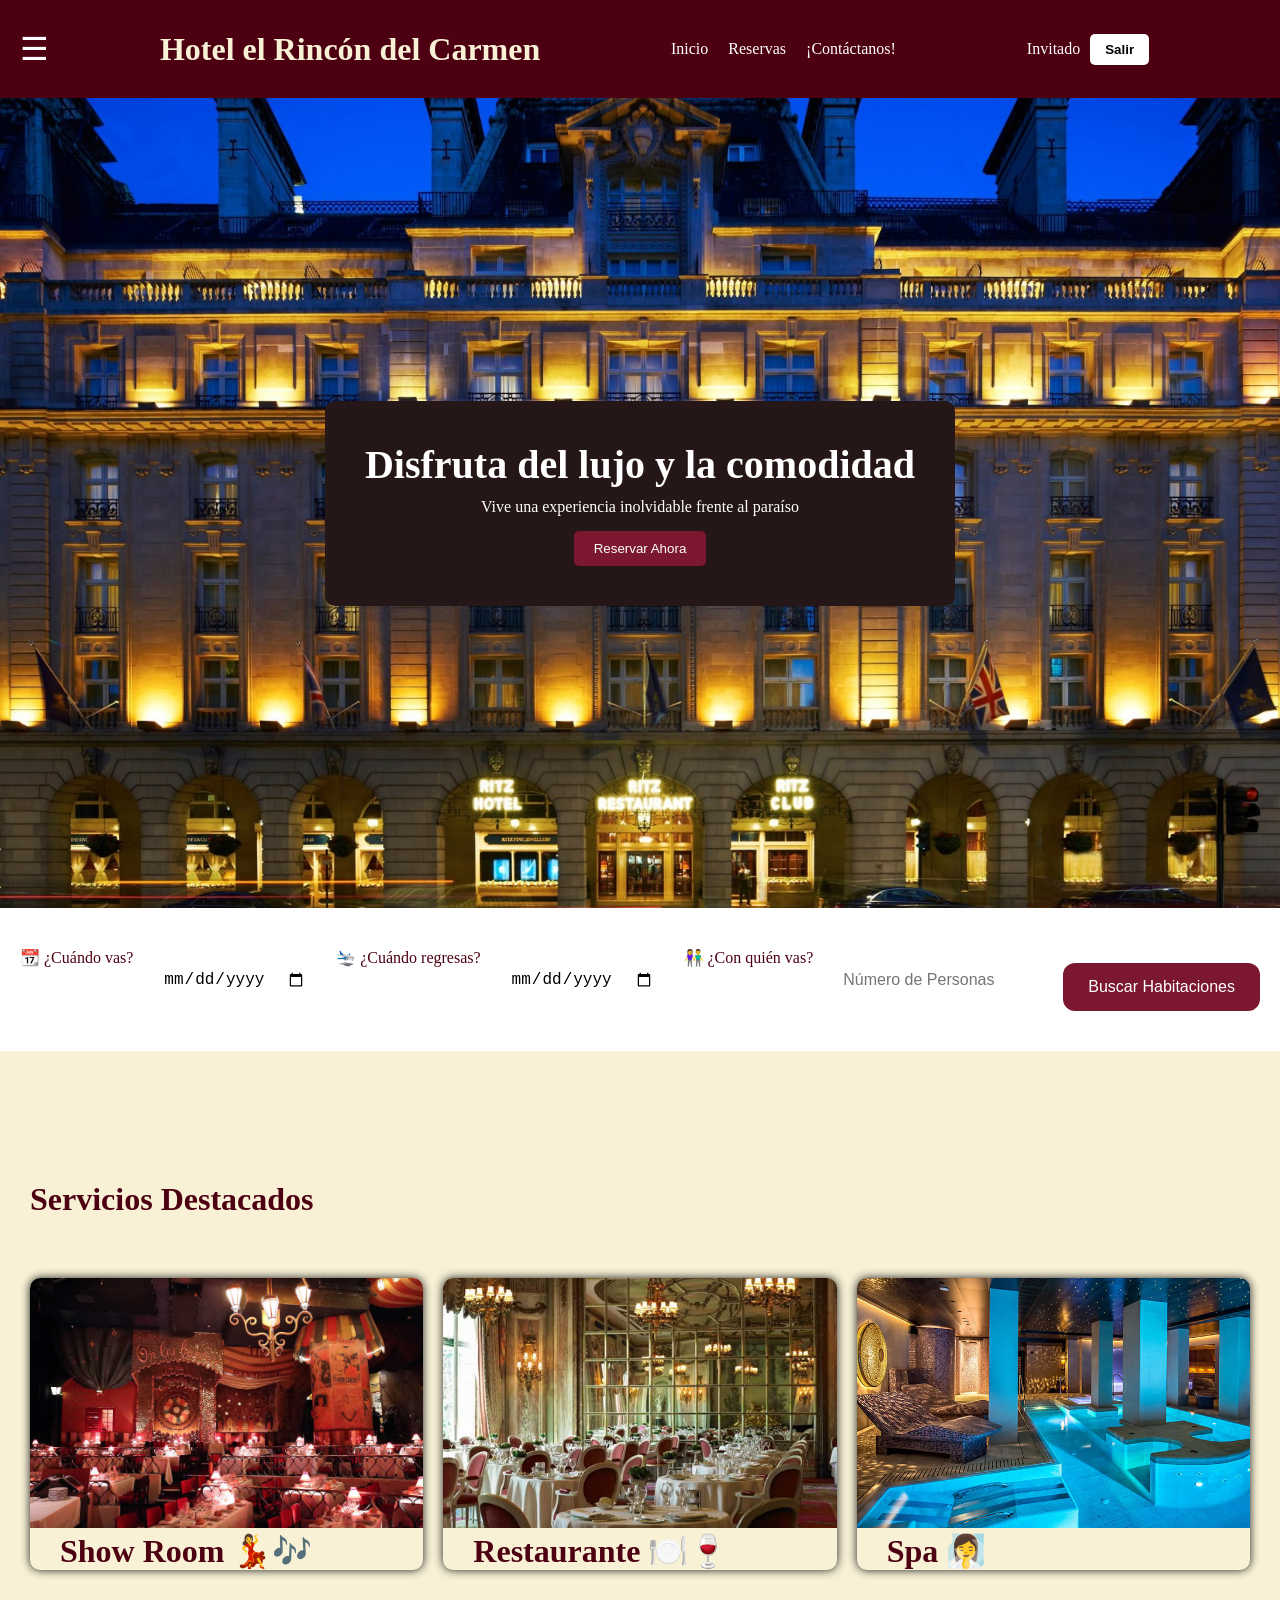
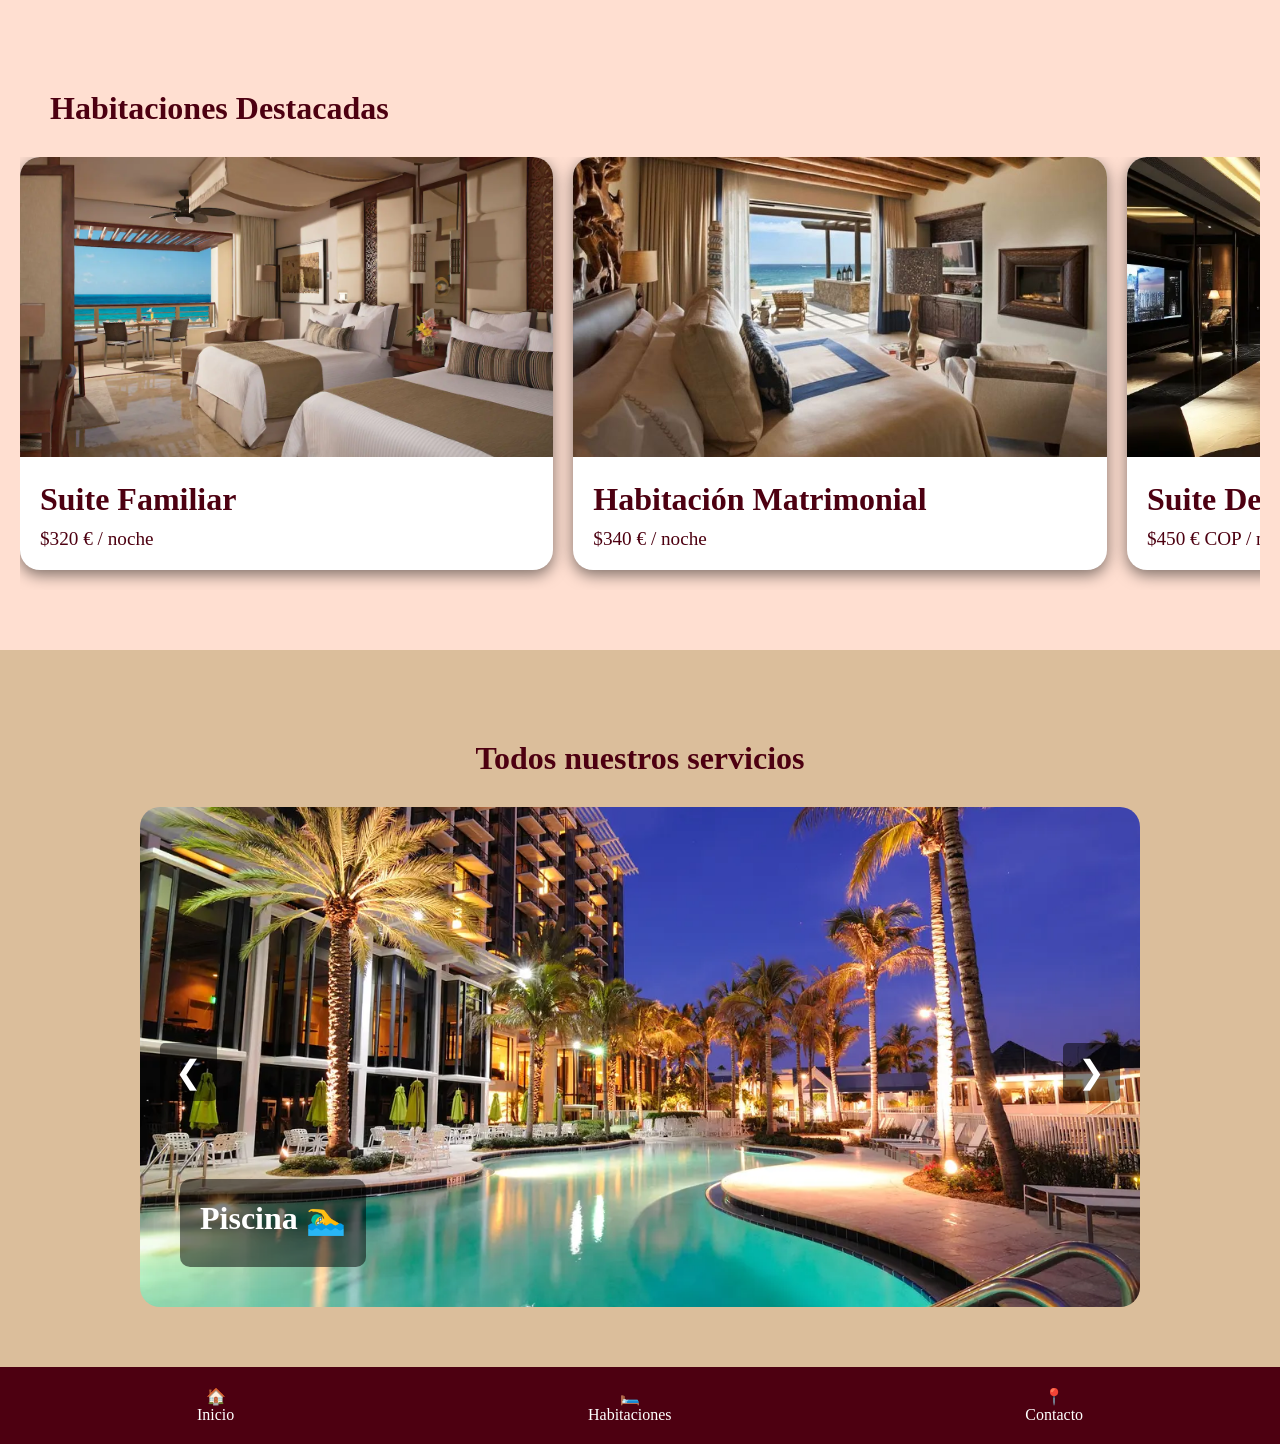
==== commit bbd0f739: "Merge branch 'main' of https://github.com/nataliarolonleal29/Proyecto_Hotel_Rincon_Carmen_Natalia_Ro" ====
--- a/index.html
+++ b/index.html
@@ -38,7 +38,7 @@
 
         <nav class="navbar">
             <a href="index.html">Inicio</a>
-            <a href="reservas.html">Habitaciones</a>
+            <a href="reservas.html">Reservas</a>
             <a href="contacto.html">¡Contáctanos!</a>
         </nav>
 
--- a/css/style.css
+++ b/css/style.css
@@ -20,6 +20,8 @@
     font-family: Georgia, 'Times New Roman', Times, serif;
     background-color: var(--color-blanco);
     color: var(--color-oscuro);
+    width: 100%;
+    overflow-x: hidden;
 }
 
 /* Navbar */
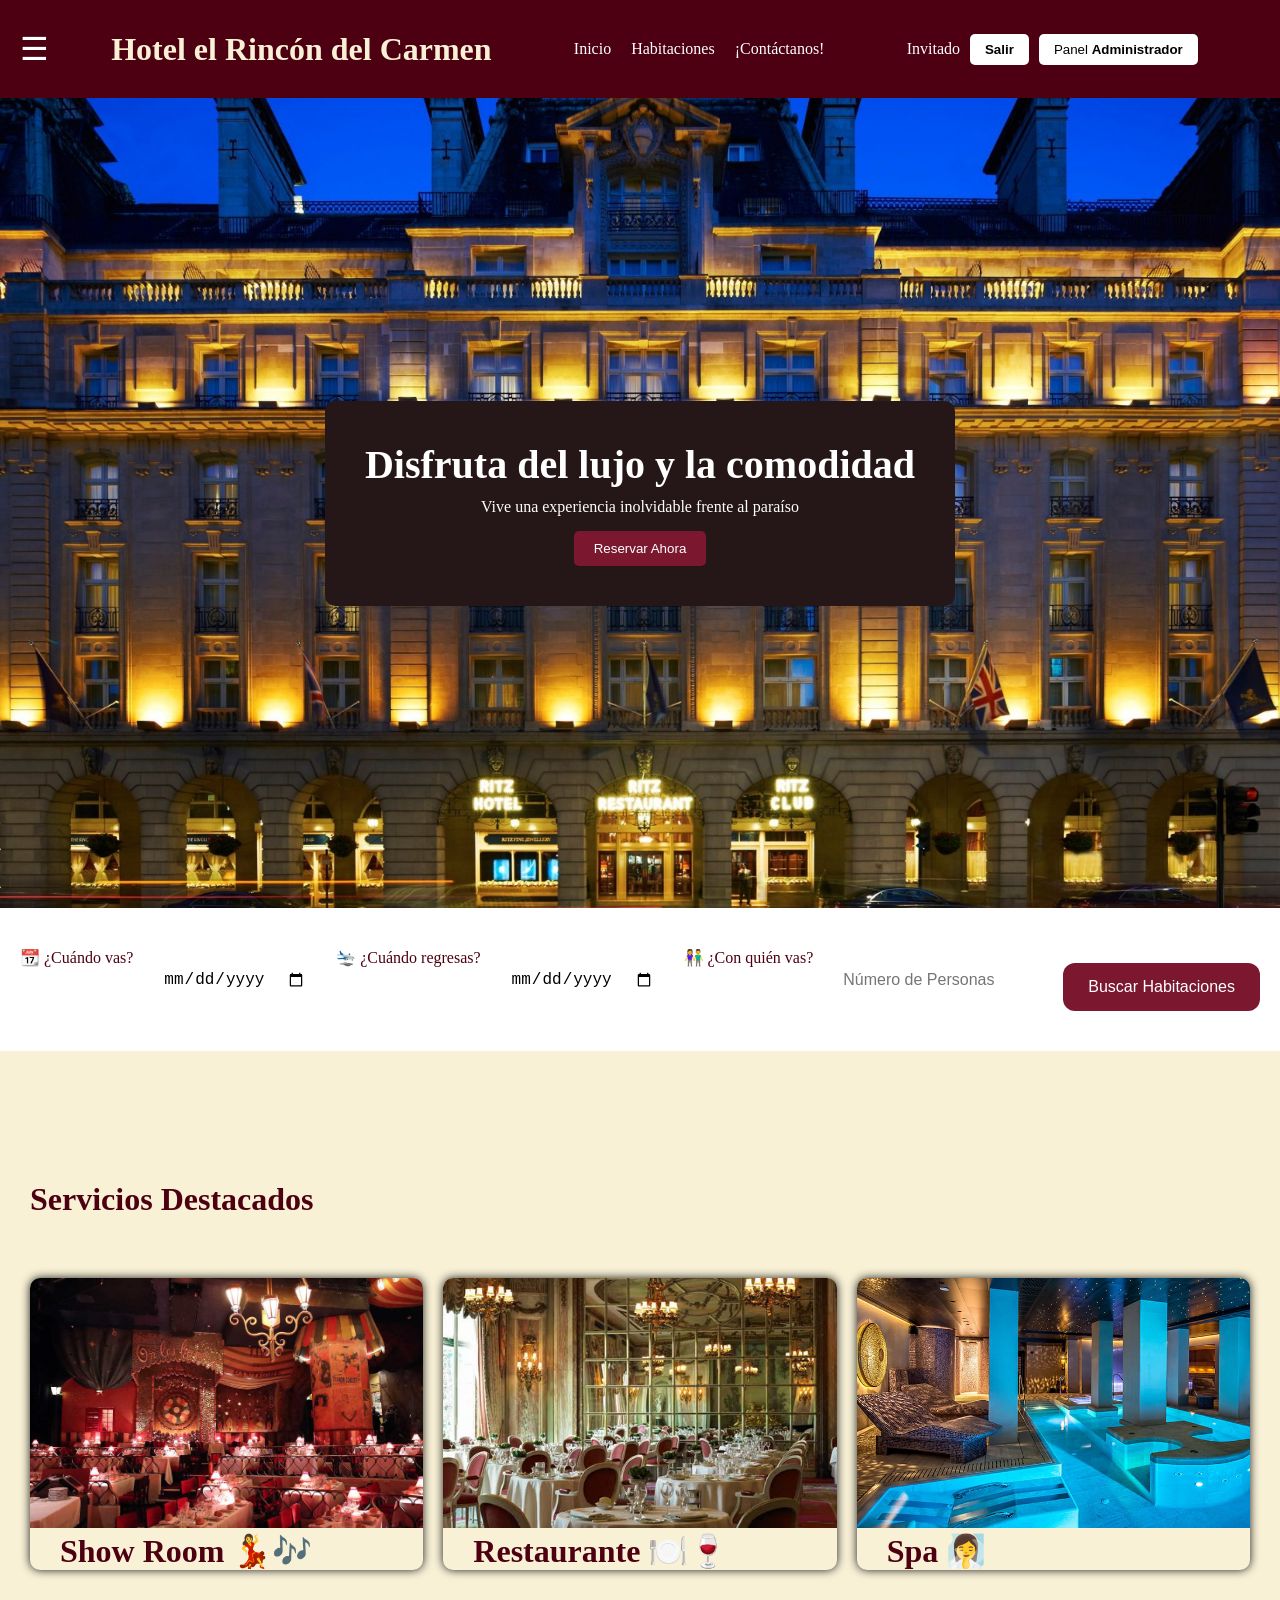
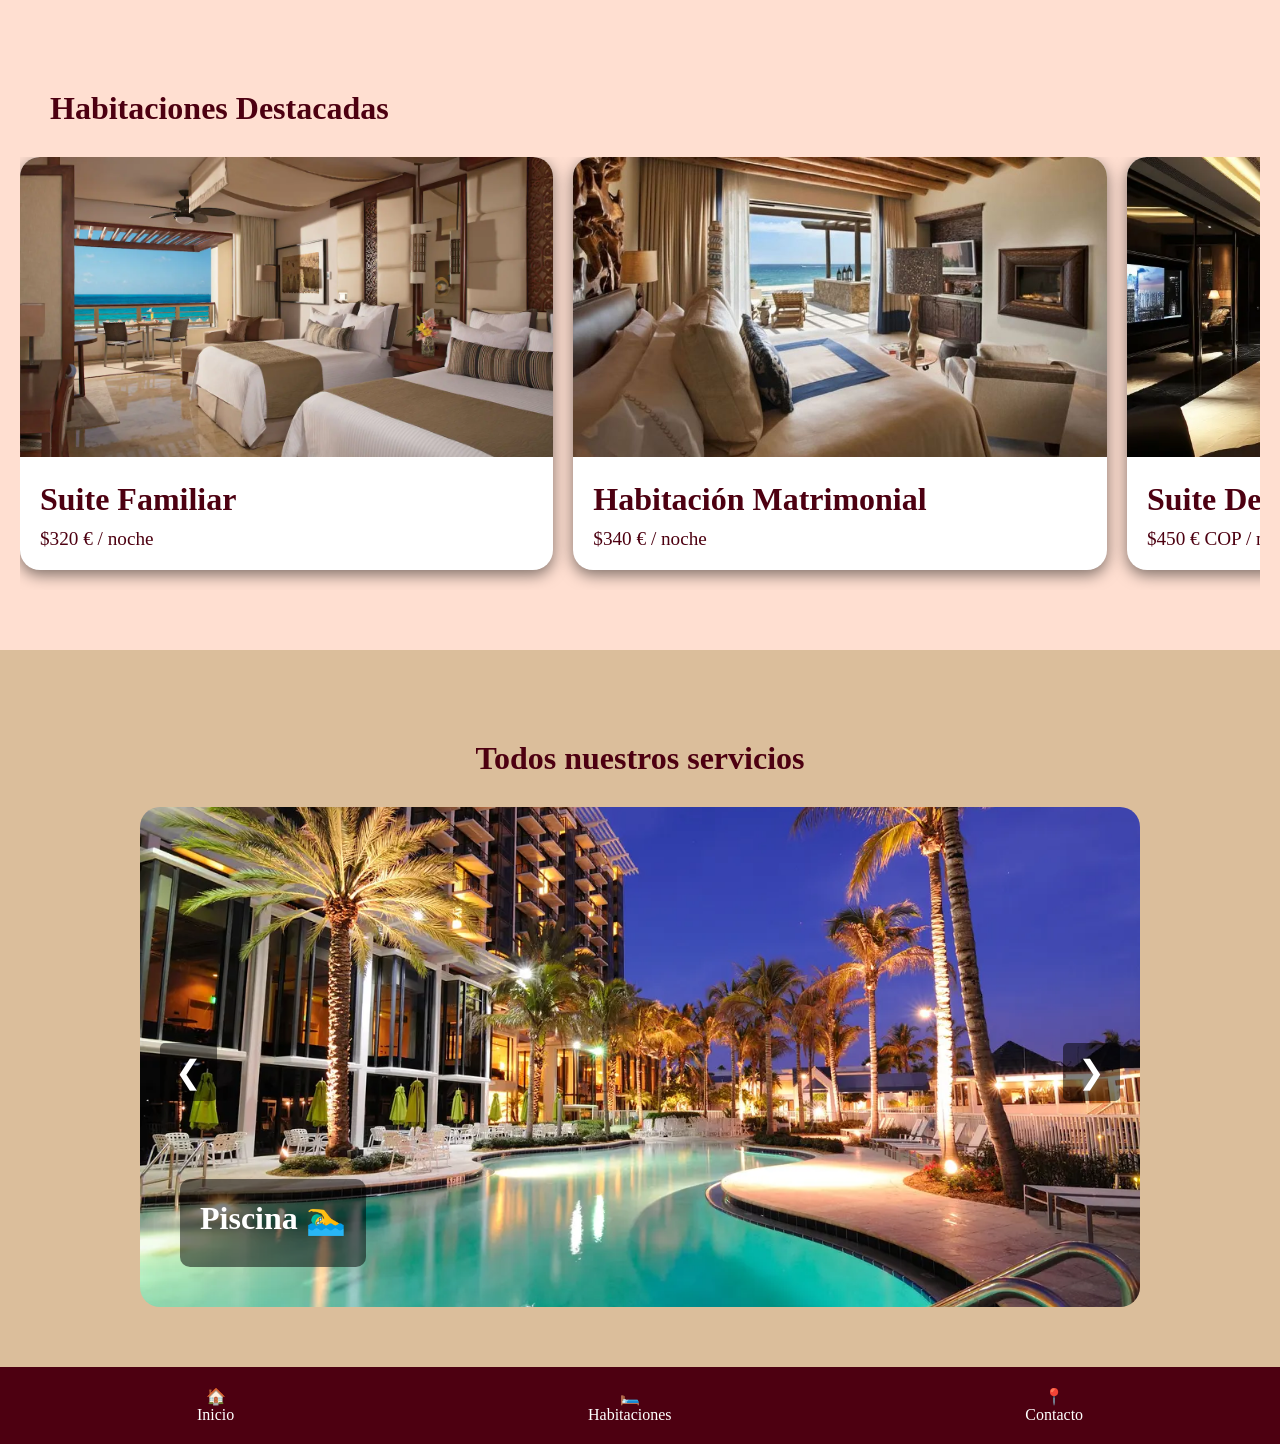
==== commit 75509ff7: "feat: :sparkles: Terminé y arreglé muchos archivos del proyecto, como la barra buscadora, el respons" ====
--- a/index.html
+++ b/index.html
@@ -7,7 +7,6 @@
     <link rel="stylesheet" href="css/style.css">
     <script src="js/storage.js" defer></script>
     <script src="js/components/slider.js" defer></script>
-    
 </head>
 <body>
     <header class="header-menu-lateral">
@@ -38,13 +37,14 @@
 
         <nav class="navbar">
             <a href="index.html">Inicio</a>
-            <a href="reservas.html">Reservas</a>
+            <a href="reservas.html">Habitaciones</a>
             <a href="contacto.html">¡Contáctanos!</a>
         </nav>
 
         <div class="seccion-usuario">
             <span id="userInfo">Invitado</span>
             <button type="button" onclick="logout()"><b>Salir</b></button>
+            <a href="admin.html"><button class="btn-admin">Panel <b>Administrador</b></button></a>
         </div>
         <div class="header-spacer"></div>
     </header>
@@ -212,6 +212,6 @@
         <a href="reservas.html">🛏️<br>Habitaciones</a>
         <a href="contacto.html">📍<br>Contacto</a>
     </footer>
-    <script type="module" src="js/components/buscador.js"></script>
+    <script type="module" src="./js/components/buscador.js"></script>
 </body>
 </html>
